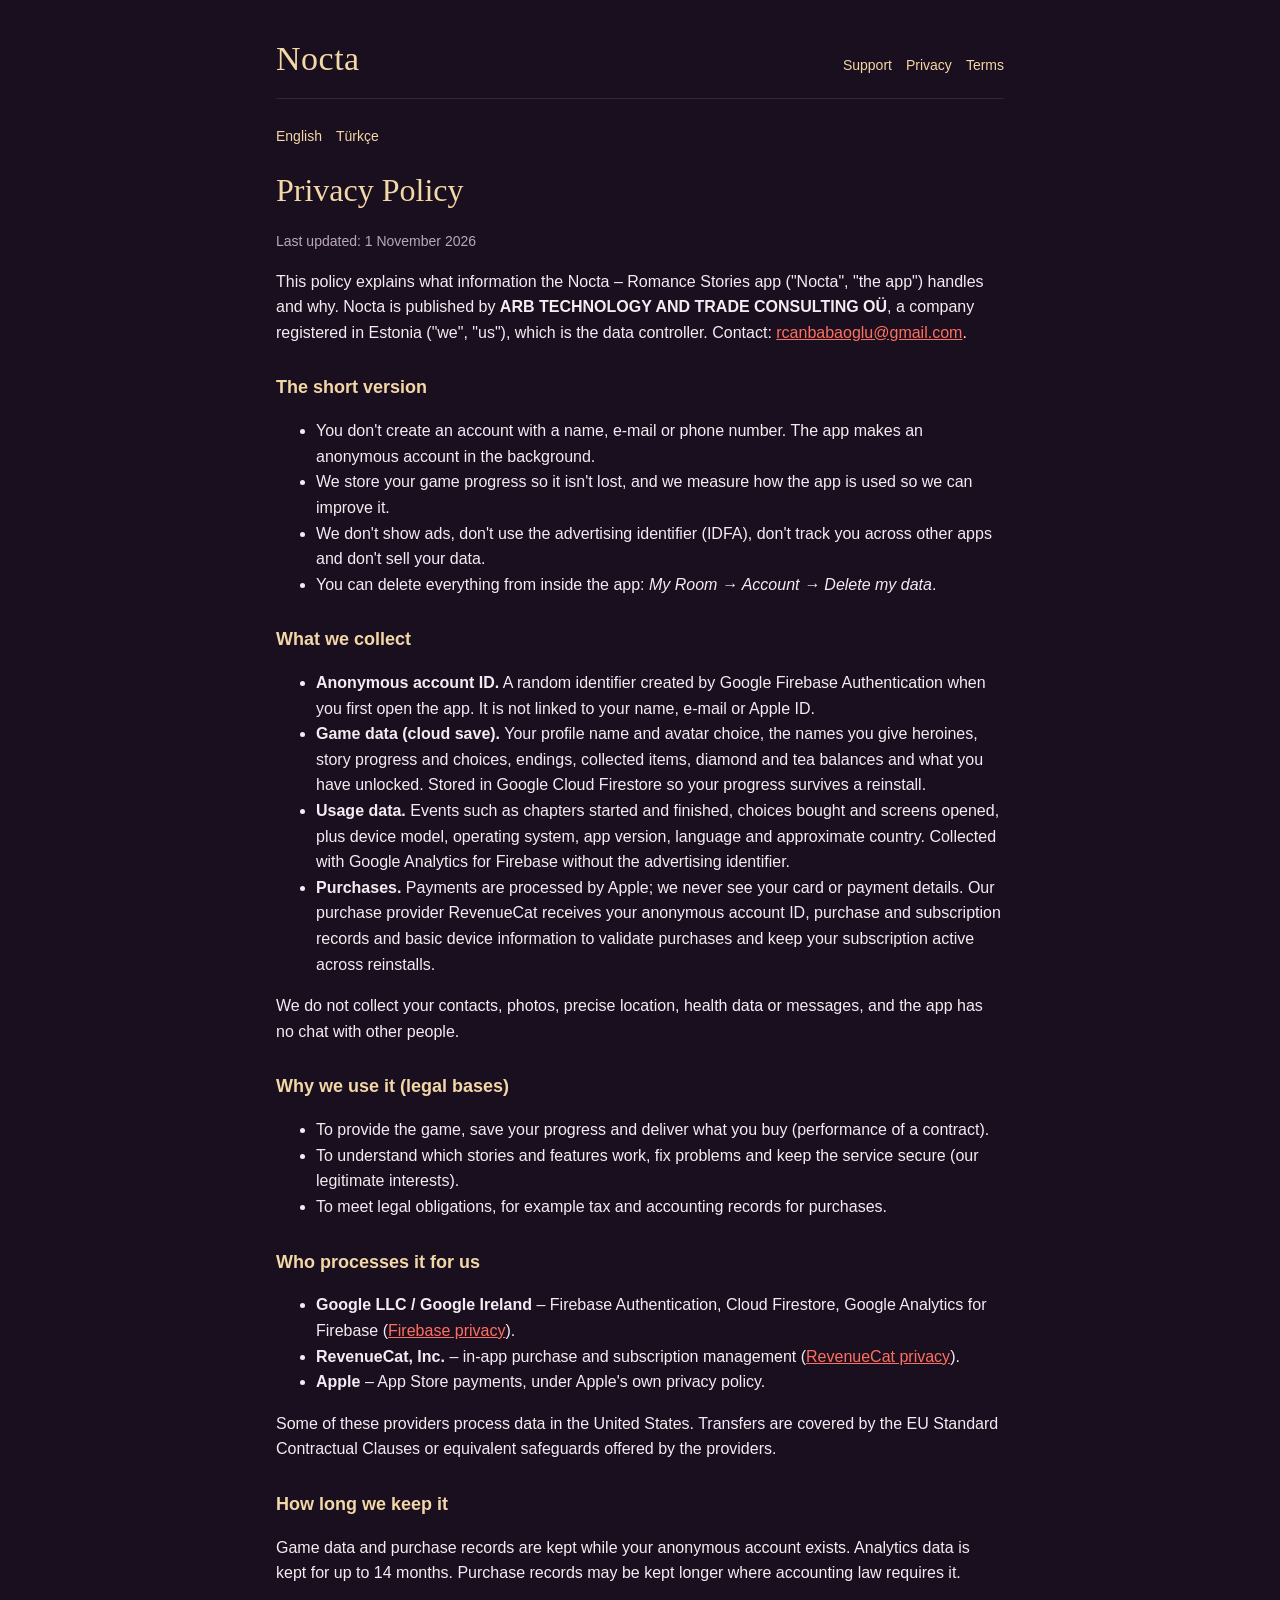
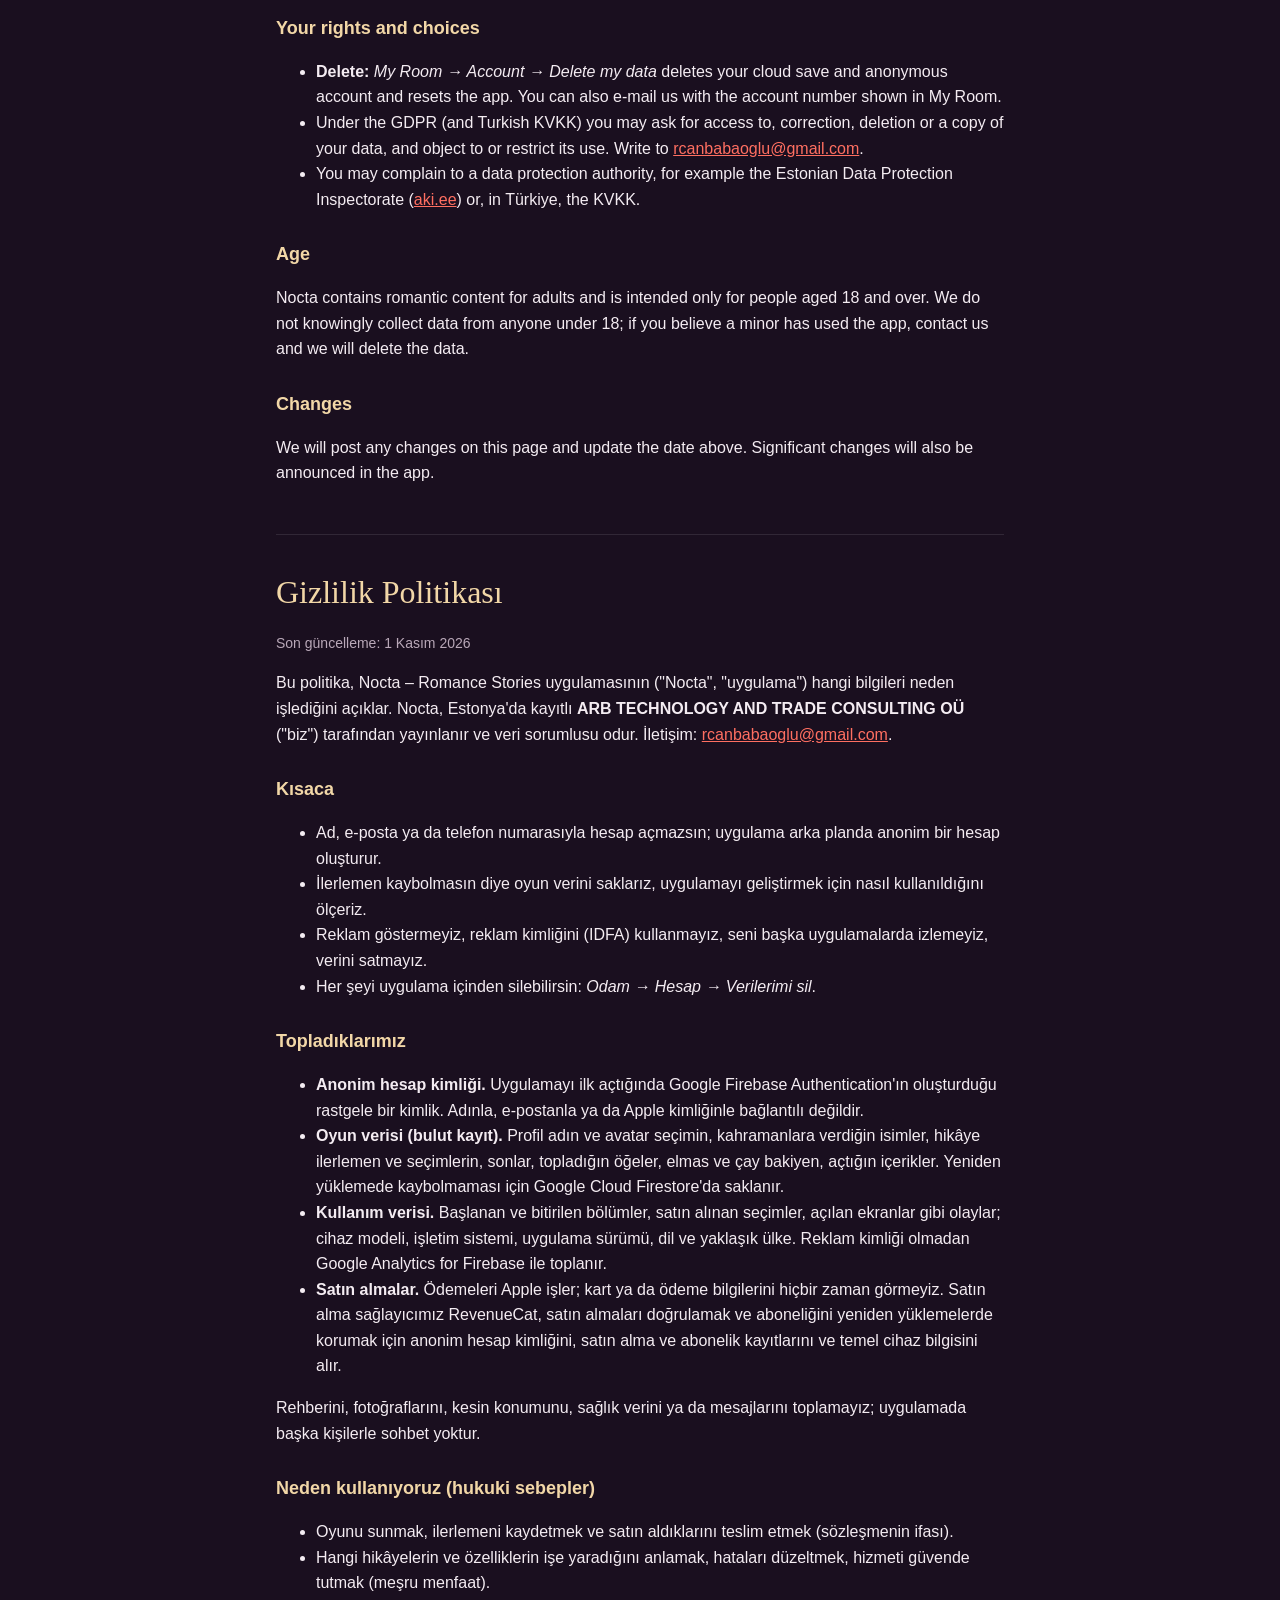
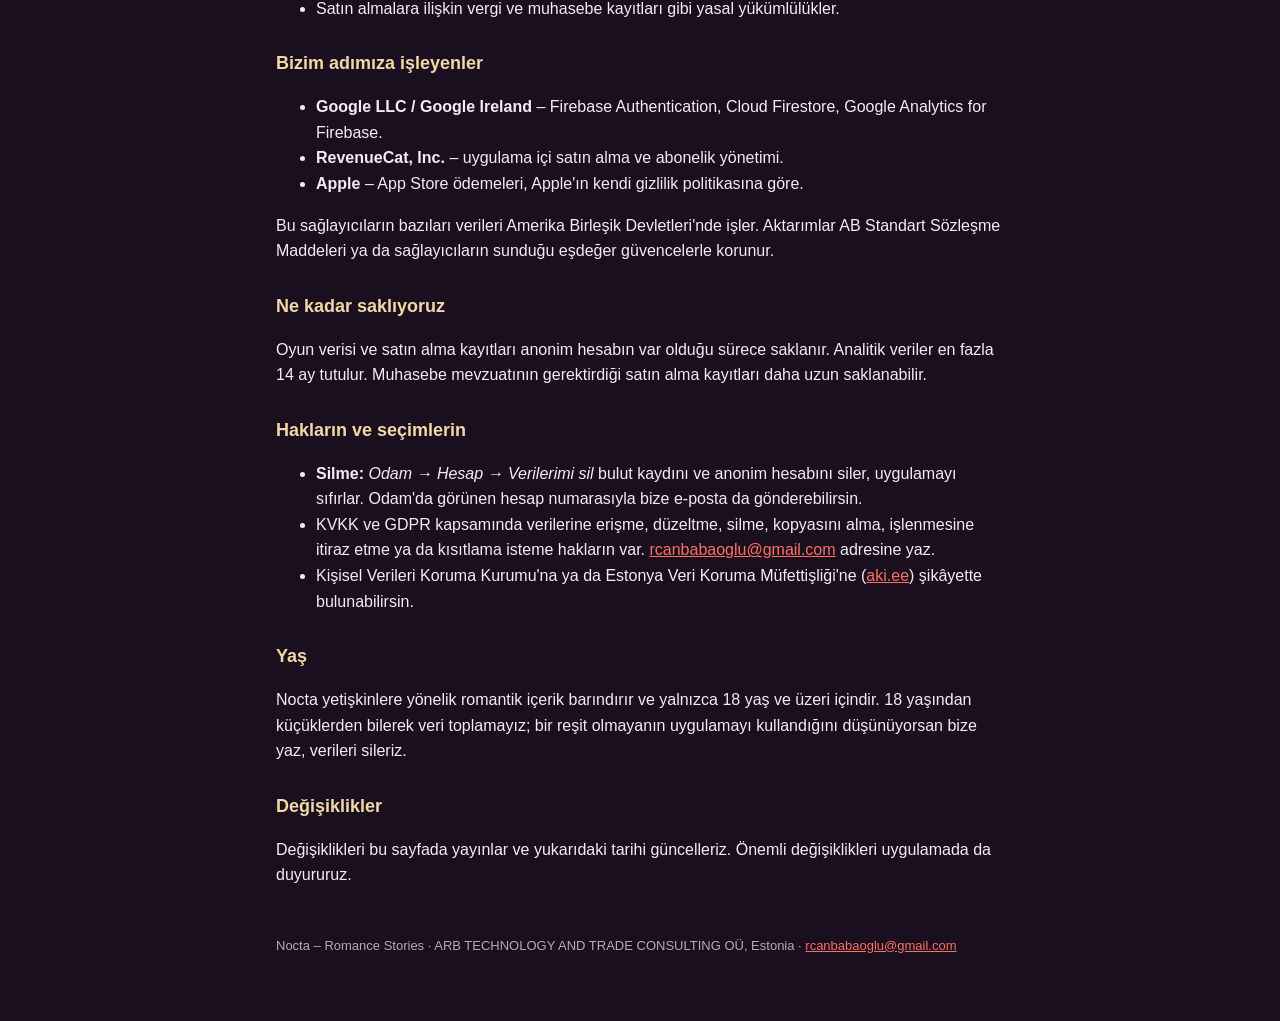
==== privacy.html @ efb038d7 "Privacy policy, terms of use and support page (EN + TR) Co-Authored-By: Claude Opus 5.5 <noreply@ant" ====
<!doctype html>
<html lang="en">
<head>
<meta charset="utf-8">
<meta name="viewport" content="width=device-width, initial-scale=1">
<title>Privacy Policy · Nocta</title>
<link rel="stylesheet" href="style.css">
</head>
<body>
<main>
<header>
  <a class="brand" href="./">Nocta</a>
  <nav><a href="./">Support</a><a href="privacy.html">Privacy</a><a href="terms.html">Terms</a></nav>
</header>
<p class="lang"><a href="#en">English</a><a href="#tr">Türkçe</a></p>

<section id="en" lang="en">
<h1>Privacy Policy</h1>
<p class="muted">Last updated: 1 November 2026</p>

<p>This policy explains what information the Nocta – Romance Stories app ("Nocta", "the app") handles and why. Nocta is
published by <strong>ARB TECHNOLOGY AND TRADE CONSULTING OÜ</strong>, a company registered in Estonia ("we", "us"), which
is the data controller. Contact: <a href="mailto:rcanbabaoglu@gmail.com">rcanbabaoglu@gmail.com</a>.</p>

<h2>The short version</h2>
<ul>
  <li>You don't create an account with a name, e-mail or phone number. The app makes an anonymous account in the background.</li>
  <li>We store your game progress so it isn't lost, and we measure how the app is used so we can improve it.</li>
  <li>We don't show ads, don't use the advertising identifier (IDFA), don't track you across other apps and don't sell your data.</li>
  <li>You can delete everything from inside the app: <em>My Room → Account → Delete my data</em>.</li>
</ul>

<h2>What we collect</h2>
<ul>
  <li><strong>Anonymous account ID.</strong> A random identifier created by Google Firebase Authentication when you first open
    the app. It is not linked to your name, e-mail or Apple ID.</li>
  <li><strong>Game data (cloud save).</strong> Your profile name and avatar choice, the names you give heroines, story
    progress and choices, endings, collected items, diamond and tea balances and what you have unlocked. Stored in Google
    Cloud Firestore so your progress survives a reinstall.</li>
  <li><strong>Usage data.</strong> Events such as chapters started and finished, choices bought and screens opened, plus
    device model, operating system, app version, language and approximate country. Collected with Google Analytics for
    Firebase without the advertising identifier.</li>
  <li><strong>Purchases.</strong> Payments are processed by Apple; we never see your card or payment details. Our purchase
    provider RevenueCat receives your anonymous account ID, purchase and subscription records and basic device information
    to validate purchases and keep your subscription active across reinstalls.</li>
</ul>
<p>We do not collect your contacts, photos, precise location, health data or messages, and the app has no chat with other
people.</p>

<h2>Why we use it (legal bases)</h2>
<ul>
  <li>To provide the game, save your progress and deliver what you buy (performance of a contract).</li>
  <li>To understand which stories and features work, fix problems and keep the service secure (our legitimate interests).</li>
  <li>To meet legal obligations, for example tax and accounting records for purchases.</li>
</ul>

<h2>Who processes it for us</h2>
<ul>
  <li><strong>Google LLC / Google Ireland</strong> – Firebase Authentication, Cloud Firestore, Google Analytics for Firebase
    (<a href="https://firebase.google.com/support/privacy">Firebase privacy</a>).</li>
  <li><strong>RevenueCat, Inc.</strong> – in-app purchase and subscription management
    (<a href="https://www.revenuecat.com/privacy">RevenueCat privacy</a>).</li>
  <li><strong>Apple</strong> – App Store payments, under Apple's own privacy policy.</li>
</ul>
<p>Some of these providers process data in the United States. Transfers are covered by the EU Standard Contractual
Clauses or equivalent safeguards offered by the providers.</p>

<h2>How long we keep it</h2>
<p>Game data and purchase records are kept while your anonymous account exists. Analytics data is kept for up to 14
months. Purchase records may be kept longer where accounting law requires it.</p>

<h2>Your rights and choices</h2>
<ul>
  <li><strong>Delete:</strong> <em>My Room → Account → Delete my data</em> deletes your cloud save and anonymous account and
    resets the app. You can also e-mail us with the account number shown in My Room.</li>
  <li>Under the GDPR (and Turkish KVKK) you may ask for access to, correction, deletion or a copy of your data, and object
    to or restrict its use. Write to <a href="mailto:rcanbabaoglu@gmail.com">rcanbabaoglu@gmail.com</a>.</li>
  <li>You may complain to a data protection authority, for example the Estonian Data Protection Inspectorate
    (<a href="https://www.aki.ee/en">aki.ee</a>) or, in Türkiye, the KVKK.</li>
</ul>

<h2>Age</h2>
<p>Nocta contains romantic content for adults and is intended only for people aged 18 and over. We do not knowingly
collect data from anyone under 18; if you believe a minor has used the app, contact us and we will delete the data.</p>

<h2>Changes</h2>
<p>We will post any changes on this page and update the date above. Significant changes will also be announced in the app.</p>
</section>

<section id="tr" lang="tr">
<h1>Gizlilik Politikası</h1>
<p class="muted">Son güncelleme: 1 Kasım 2026</p>

<p>Bu politika, Nocta – Romance Stories uygulamasının ("Nocta", "uygulama") hangi bilgileri neden işlediğini açıklar.
Nocta, Estonya'da kayıtlı <strong>ARB TECHNOLOGY AND TRADE CONSULTING OÜ</strong> ("biz") tarafından yayınlanır ve veri
sorumlusu odur. İletişim: <a href="mailto:rcanbabaoglu@gmail.com">rcanbabaoglu@gmail.com</a>.</p>

<h2>Kısaca</h2>
<ul>
  <li>Ad, e-posta ya da telefon numarasıyla hesap açmazsın; uygulama arka planda anonim bir hesap oluşturur.</li>
  <li>İlerlemen kaybolmasın diye oyun verini saklarız, uygulamayı geliştirmek için nasıl kullanıldığını ölçeriz.</li>
  <li>Reklam göstermeyiz, reklam kimliğini (IDFA) kullanmayız, seni başka uygulamalarda izlemeyiz, verini satmayız.</li>
  <li>Her şeyi uygulama içinden silebilirsin: <em>Odam → Hesap → Verilerimi sil</em>.</li>
</ul>

<h2>Topladıklarımız</h2>
<ul>
  <li><strong>Anonim hesap kimliği.</strong> Uygulamayı ilk açtığında Google Firebase Authentication'ın oluşturduğu rastgele
    bir kimlik. Adınla, e-postanla ya da Apple kimliğinle bağlantılı değildir.</li>
  <li><strong>Oyun verisi (bulut kayıt).</strong> Profil adın ve avatar seçimin, kahramanlara verdiğin isimler, hikâye
    ilerlemen ve seçimlerin, sonlar, topladığın öğeler, elmas ve çay bakiyen, açtığın içerikler. Yeniden yüklemede
    kaybolmaması için Google Cloud Firestore'da saklanır.</li>
  <li><strong>Kullanım verisi.</strong> Başlanan ve bitirilen bölümler, satın alınan seçimler, açılan ekranlar gibi olaylar;
    cihaz modeli, işletim sistemi, uygulama sürümü, dil ve yaklaşık ülke. Reklam kimliği olmadan Google Analytics for
    Firebase ile toplanır.</li>
  <li><strong>Satın almalar.</strong> Ödemeleri Apple işler; kart ya da ödeme bilgilerini hiçbir zaman görmeyiz. Satın alma
    sağlayıcımız RevenueCat, satın almaları doğrulamak ve aboneliğini yeniden yüklemelerde korumak için anonim hesap
    kimliğini, satın alma ve abonelik kayıtlarını ve temel cihaz bilgisini alır.</li>
</ul>
<p>Rehberini, fotoğraflarını, kesin konumunu, sağlık verini ya da mesajlarını toplamayız; uygulamada başka kişilerle
sohbet yoktur.</p>

<h2>Neden kullanıyoruz (hukuki sebepler)</h2>
<ul>
  <li>Oyunu sunmak, ilerlemeni kaydetmek ve satın aldıklarını teslim etmek (sözleşmenin ifası).</li>
  <li>Hangi hikâyelerin ve özelliklerin işe yaradığını anlamak, hataları düzeltmek, hizmeti güvende tutmak (meşru menfaat).</li>
  <li>Satın almalara ilişkin vergi ve muhasebe kayıtları gibi yasal yükümlülükler.</li>
</ul>

<h2>Bizim adımıza işleyenler</h2>
<ul>
  <li><strong>Google LLC / Google Ireland</strong> – Firebase Authentication, Cloud Firestore, Google Analytics for Firebase.</li>
  <li><strong>RevenueCat, Inc.</strong> – uygulama içi satın alma ve abonelik yönetimi.</li>
  <li><strong>Apple</strong> – App Store ödemeleri, Apple'ın kendi gizlilik politikasına göre.</li>
</ul>
<p>Bu sağlayıcıların bazıları verileri Amerika Birleşik Devletleri'nde işler. Aktarımlar AB Standart Sözleşme Maddeleri
ya da sağlayıcıların sunduğu eşdeğer güvencelerle korunur.</p>

<h2>Ne kadar saklıyoruz</h2>
<p>Oyun verisi ve satın alma kayıtları anonim hesabın var olduğu sürece saklanır. Analitik veriler en fazla 14 ay tutulur.
Muhasebe mevzuatının gerektirdiği satın alma kayıtları daha uzun saklanabilir.</p>

<h2>Hakların ve seçimlerin</h2>
<ul>
  <li><strong>Silme:</strong> <em>Odam → Hesap → Verilerimi sil</em> bulut kaydını ve anonim hesabını siler, uygulamayı
    sıfırlar. Odam'da görünen hesap numarasıyla bize e-posta da gönderebilirsin.</li>
  <li>KVKK ve GDPR kapsamında verilerine erişme, düzeltme, silme, kopyasını alma, işlenmesine itiraz etme ya da kısıtlama
    isteme hakların var. <a href="mailto:rcanbabaoglu@gmail.com">rcanbabaoglu@gmail.com</a> adresine yaz.</li>
  <li>Kişisel Verileri Koruma Kurumu'na ya da Estonya Veri Koruma Müfettişliği'ne (<a href="https://www.aki.ee/en">aki.ee</a>)
    şikâyette bulunabilirsin.</li>
</ul>

<h2>Yaş</h2>
<p>Nocta yetişkinlere yönelik romantik içerik barındırır ve yalnızca 18 yaş ve üzeri içindir. 18 yaşından küçüklerden
bilerek veri toplamayız; bir reşit olmayanın uygulamayı kullandığını düşünüyorsan bize yaz, verileri sileriz.</p>

<h2>Değişiklikler</h2>
<p>Değişiklikleri bu sayfada yayınlar ve yukarıdaki tarihi güncelleriz. Önemli değişiklikleri uygulamada da duyururuz.</p>
</section>

<footer>Nocta – Romance Stories · ARB TECHNOLOGY AND TRADE CONSULTING OÜ, Estonia · <a href="mailto:rcanbabaoglu@gmail.com">rcanbabaoglu@gmail.com</a></footer>
</main>
</body>
</html>
---- style.css ----
:root { --bg: #1A0F1F; --surface: #2A1A30; --accent: #F2D7A7; --cta: #FF6F61; --text: #F4ECF2; --muted: #B9A8B8; }
* { box-sizing: border-box; }
body { margin: 0; background: var(--bg); color: var(--text); font: 16px/1.6 -apple-system, BlinkMacSystemFont, "Segoe UI", Roboto, sans-serif; }
main { max-width: 760px; margin: 0 auto; padding: 32px 16px 64px; }
header { display: flex; align-items: baseline; justify-content: space-between; gap: 12px; flex-wrap: wrap; border-bottom: 1px solid #ffffff1a; padding-bottom: 12px; margin-bottom: 24px; }
.brand { font-family: "Bodoni 72", Didot, "Bodoni MT", serif; font-size: 34px; color: var(--accent); text-decoration: none; letter-spacing: .5px; }
nav a, .lang a { color: var(--accent); text-decoration: none; margin-left: 14px; font-size: 14px; }
nav a:first-child, .lang a:first-child { margin-left: 0; }
h1 { font-family: "Bodoni 72", Didot, serif; font-weight: 400; font-size: 32px; color: var(--accent); margin: 8px 0 4px; }
h2 { font-size: 18px; color: var(--accent); margin: 28px 0 6px; }
p, li { color: var(--text); } .muted { color: var(--muted); font-size: 14px; }
a { color: var(--cta); } section + section { margin-top: 48px; padding-top: 24px; border-top: 1px solid #ffffff1a; }
.card { background: var(--surface); border-radius: 16px; padding: 16px 18px; margin: 16px 0; }
footer { margin-top: 48px; color: var(--muted); font-size: 13px; }
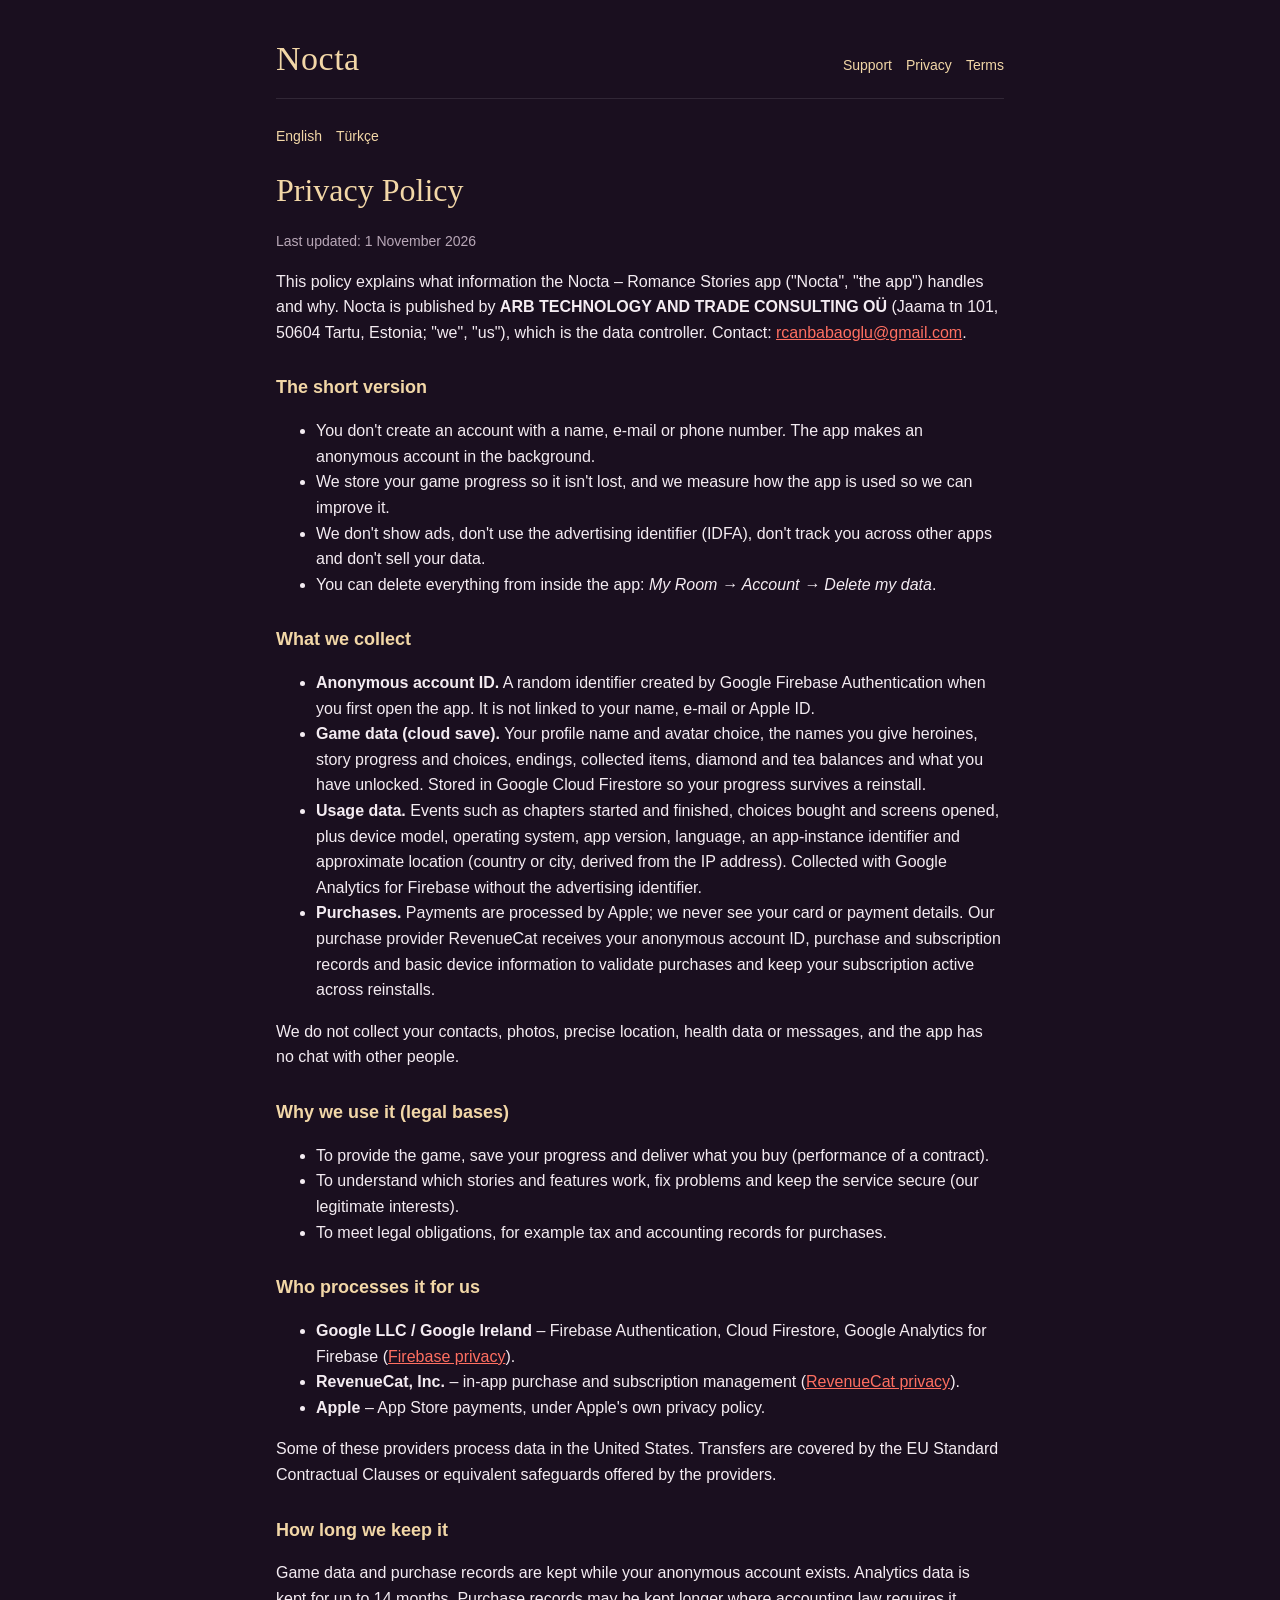
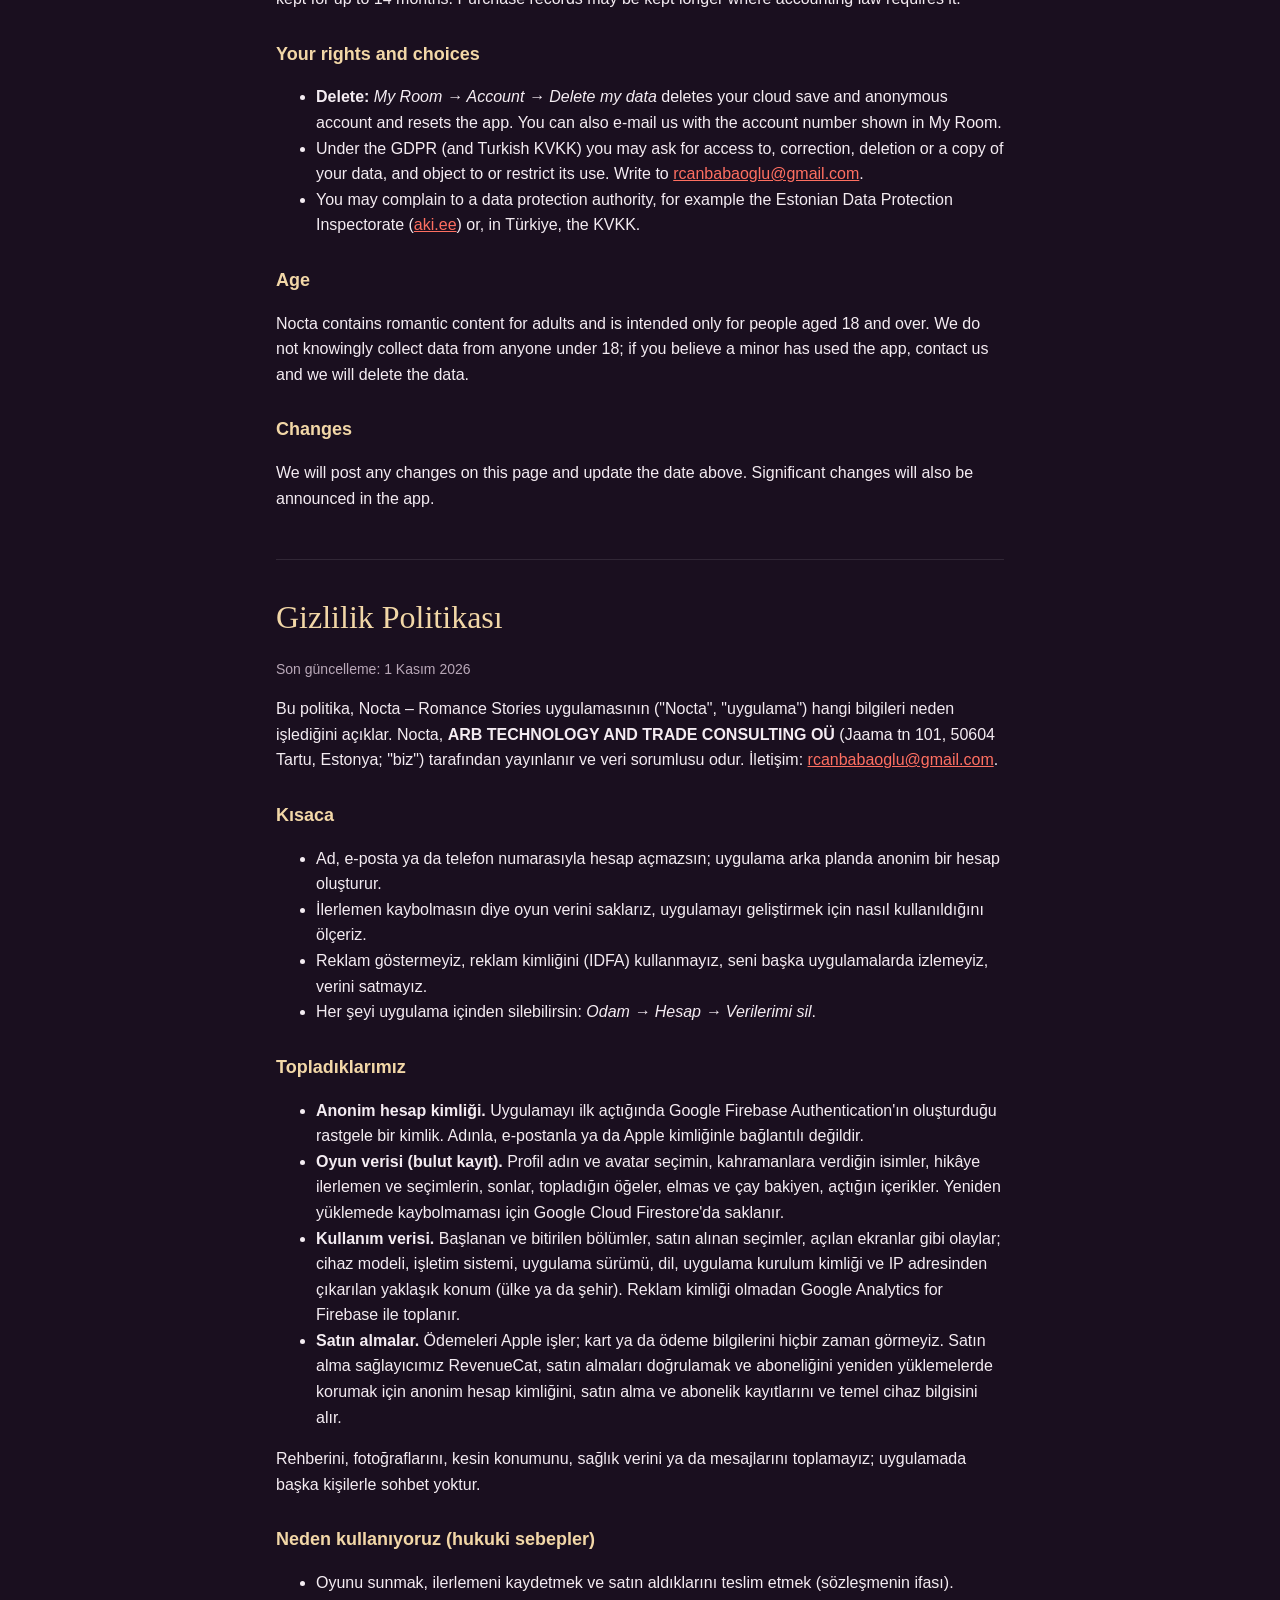
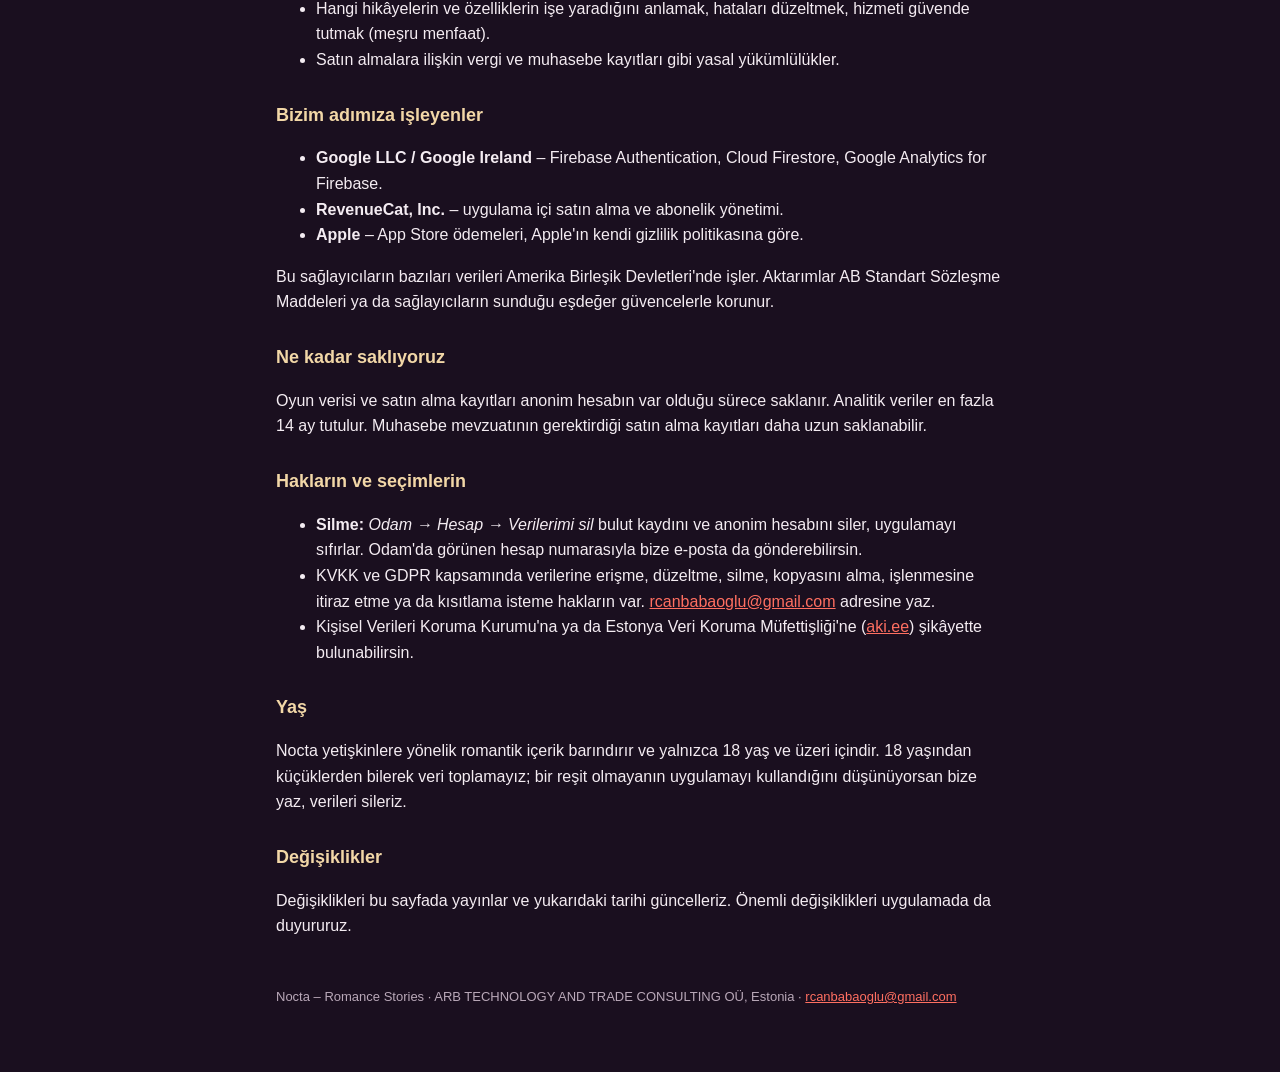
==== commit 7bd95f8b: "Privacy policy: app-instance id, approximate location, company address Co-Authored-By: Claude Opus 5" ====
--- a/privacy.html
+++ b/privacy.html
@@ -19,7 +19,7 @@
 <p class="muted">Last updated: 1 November 2026</p>
 
 <p>This policy explains what information the Nocta – Romance Stories app ("Nocta", "the app") handles and why. Nocta is
-published by <strong>ARB TECHNOLOGY AND TRADE CONSULTING OÜ</strong>, a company registered in Estonia ("we", "us"), which
+published by <strong>ARB TECHNOLOGY AND TRADE CONSULTING OÜ</strong> (Jaama tn 101, 50604 Tartu, Estonia; "we", "us"), which
 is the data controller. Contact: <a href="mailto:rcanbabaoglu@gmail.com">rcanbabaoglu@gmail.com</a>.</p>
 
 <h2>The short version</h2>
@@ -38,8 +38,9 @@
     progress and choices, endings, collected items, diamond and tea balances and what you have unlocked. Stored in Google
     Cloud Firestore so your progress survives a reinstall.</li>
   <li><strong>Usage data.</strong> Events such as chapters started and finished, choices bought and screens opened, plus
-    device model, operating system, app version, language and approximate country. Collected with Google Analytics for
-    Firebase without the advertising identifier.</li>
+    device model, operating system, app version, language, an app-instance identifier and approximate location (country
+    or city, derived from the IP address). Collected with Google Analytics for Firebase without the advertising
+    identifier.</li>
   <li><strong>Purchases.</strong> Payments are processed by Apple; we never see your card or payment details. Our purchase
     provider RevenueCat receives your anonymous account ID, purchase and subscription records and basic device information
     to validate purchases and keep your subscription active across reinstalls.</li>
@@ -92,7 +93,7 @@
 <p class="muted">Son güncelleme: 1 Kasım 2026</p>
 
 <p>Bu politika, Nocta – Romance Stories uygulamasının ("Nocta", "uygulama") hangi bilgileri neden işlediğini açıklar.
-Nocta, Estonya'da kayıtlı <strong>ARB TECHNOLOGY AND TRADE CONSULTING OÜ</strong> ("biz") tarafından yayınlanır ve veri
+Nocta, <strong>ARB TECHNOLOGY AND TRADE CONSULTING OÜ</strong> (Jaama tn 101, 50604 Tartu, Estonya; "biz") tarafından yayınlanır ve veri
 sorumlusu odur. İletişim: <a href="mailto:rcanbabaoglu@gmail.com">rcanbabaoglu@gmail.com</a>.</p>
 
 <h2>Kısaca</h2>
@@ -111,8 +112,8 @@
     ilerlemen ve seçimlerin, sonlar, topladığın öğeler, elmas ve çay bakiyen, açtığın içerikler. Yeniden yüklemede
     kaybolmaması için Google Cloud Firestore'da saklanır.</li>
   <li><strong>Kullanım verisi.</strong> Başlanan ve bitirilen bölümler, satın alınan seçimler, açılan ekranlar gibi olaylar;
-    cihaz modeli, işletim sistemi, uygulama sürümü, dil ve yaklaşık ülke. Reklam kimliği olmadan Google Analytics for
-    Firebase ile toplanır.</li>
+    cihaz modeli, işletim sistemi, uygulama sürümü, dil, uygulama kurulum kimliği ve IP adresinden çıkarılan yaklaşık konum
+    (ülke ya da şehir). Reklam kimliği olmadan Google Analytics for Firebase ile toplanır.</li>
   <li><strong>Satın almalar.</strong> Ödemeleri Apple işler; kart ya da ödeme bilgilerini hiçbir zaman görmeyiz. Satın alma
     sağlayıcımız RevenueCat, satın almaları doğrulamak ve aboneliğini yeniden yüklemelerde korumak için anonim hesap
     kimliğini, satın alma ve abonelik kayıtlarını ve temel cihaz bilgisini alır.</li>
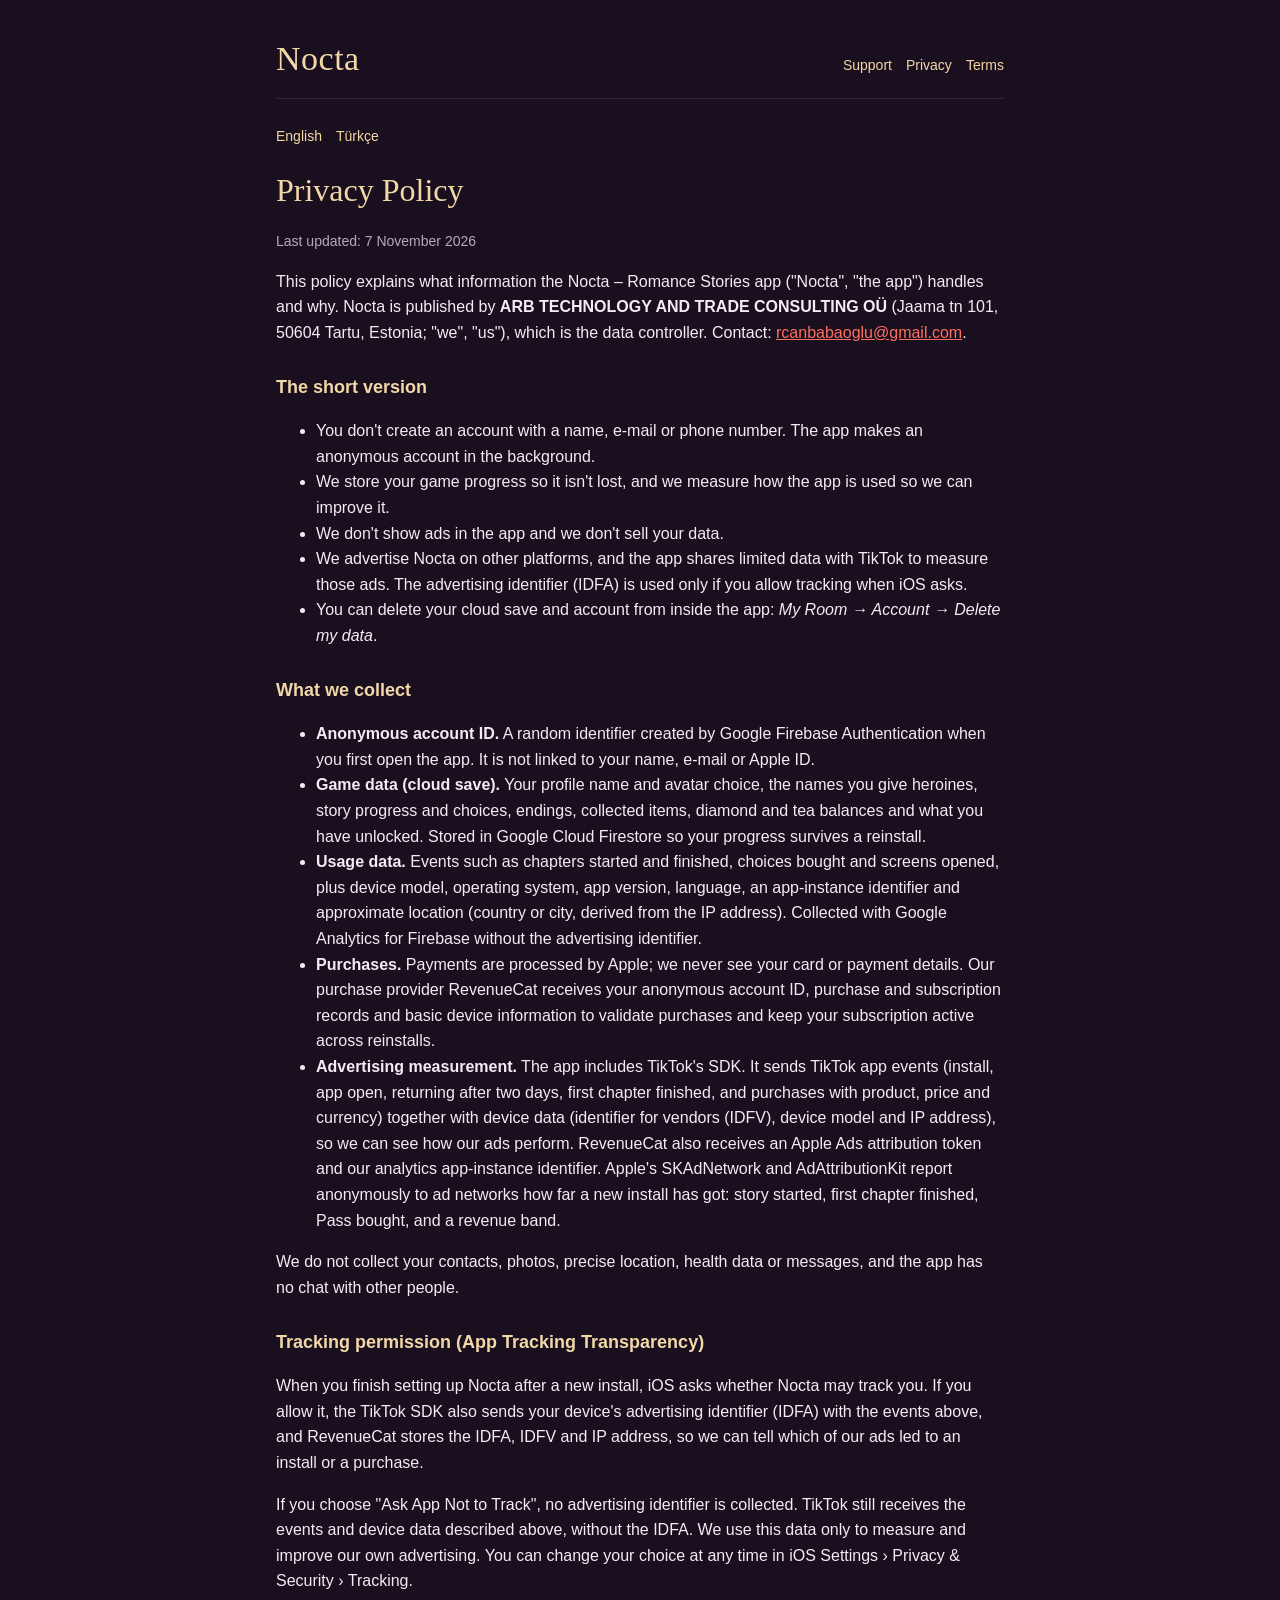
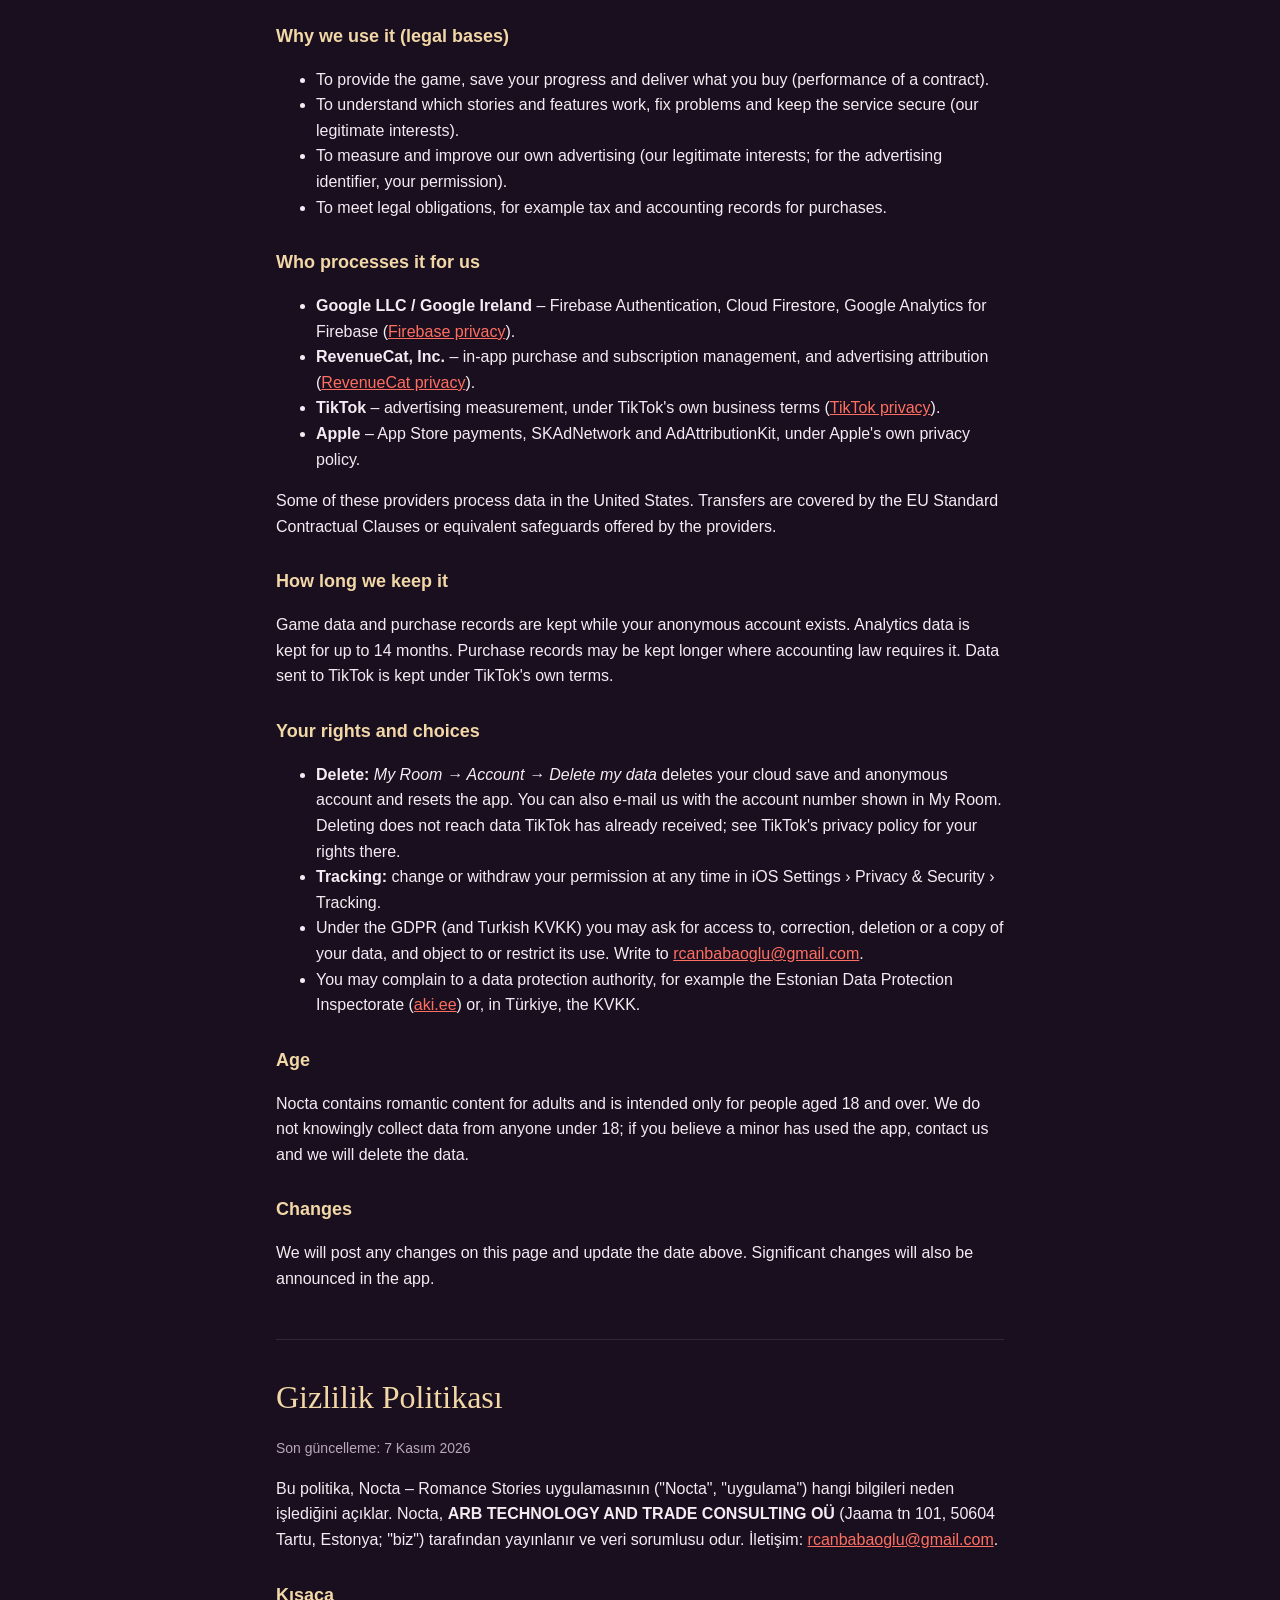
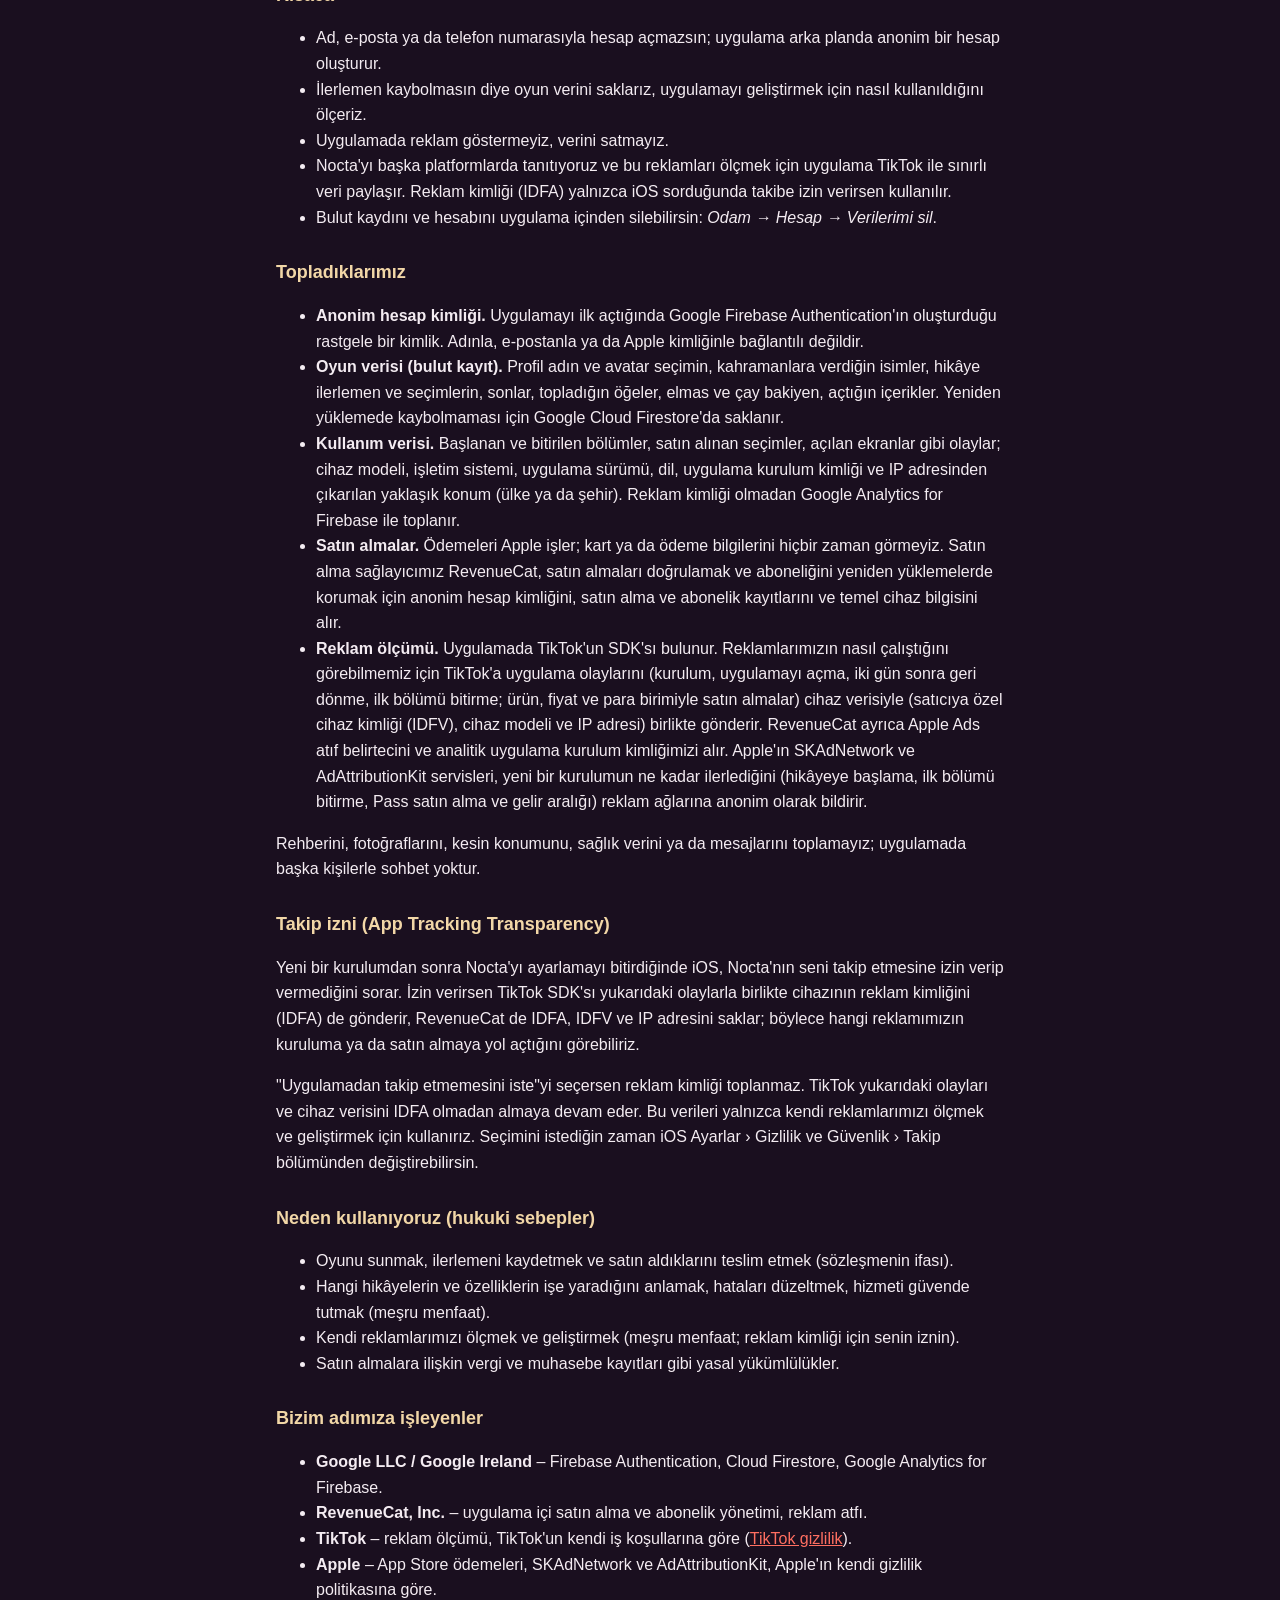
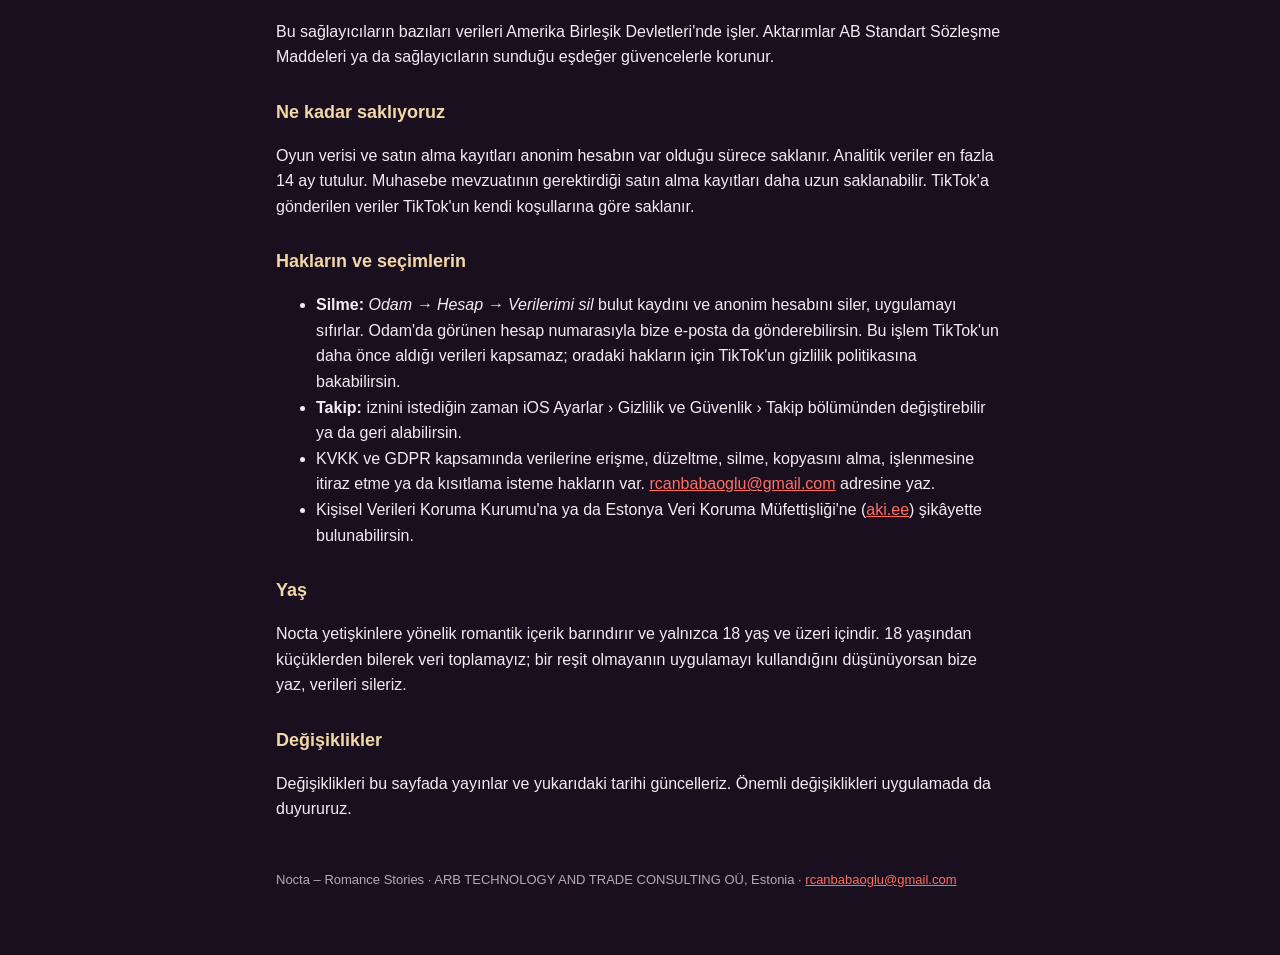
==== commit 4848be53: "Privacy policy: TikTok measurement and the tracking permission Nocta 1.0.1 adds the TikTok SDK, SKAd" ====
--- a/privacy.html
+++ b/privacy.html
@@ -16,7 +16,7 @@
 
 <section id="en" lang="en">
 <h1>Privacy Policy</h1>
-<p class="muted">Last updated: 1 November 2026</p>
+<p class="muted">Last updated: 7 November 2026</p>
 
 <p>This policy explains what information the Nocta – Romance Stories app ("Nocta", "the app") handles and why. Nocta is
 published by <strong>ARB TECHNOLOGY AND TRADE CONSULTING OÜ</strong> (Jaama tn 101, 50604 Tartu, Estonia; "we", "us"), which
@@ -26,8 +26,10 @@
 <ul>
   <li>You don't create an account with a name, e-mail or phone number. The app makes an anonymous account in the background.</li>
   <li>We store your game progress so it isn't lost, and we measure how the app is used so we can improve it.</li>
-  <li>We don't show ads, don't use the advertising identifier (IDFA), don't track you across other apps and don't sell your data.</li>
-  <li>You can delete everything from inside the app: <em>My Room → Account → Delete my data</em>.</li>
+  <li>We don't show ads in the app and we don't sell your data.</li>
+  <li>We advertise Nocta on other platforms, and the app shares limited data with TikTok to measure those ads. The
+    advertising identifier (IDFA) is used only if you allow tracking when iOS asks.</li>
+  <li>You can delete your cloud save and account from inside the app: <em>My Room → Account → Delete my data</em>.</li>
 </ul>
 
 <h2>What we collect</h2>
@@ -44,14 +46,30 @@
   <li><strong>Purchases.</strong> Payments are processed by Apple; we never see your card or payment details. Our purchase
     provider RevenueCat receives your anonymous account ID, purchase and subscription records and basic device information
     to validate purchases and keep your subscription active across reinstalls.</li>
+  <li><strong>Advertising measurement.</strong> The app includes TikTok's SDK. It sends TikTok app events (install, app
+    open, returning after two days, first chapter finished, and purchases with product, price and currency) together with
+    device data (identifier for vendors (IDFV), device model and IP address), so we can see how our ads perform.
+    RevenueCat also receives an Apple Ads attribution token and our analytics app-instance identifier. Apple's SKAdNetwork
+    and AdAttributionKit report anonymously to ad networks how far a new install has got: story started, first chapter
+    finished, Pass bought, and a revenue band.</li>
 </ul>
 <p>We do not collect your contacts, photos, precise location, health data or messages, and the app has no chat with other
 people.</p>
 
+<h2>Tracking permission (App Tracking Transparency)</h2>
+<p>When you finish setting up Nocta after a new install, iOS asks whether Nocta may track you. If you allow it, the TikTok
+SDK also sends your device's advertising identifier (IDFA) with the events above, and RevenueCat stores the IDFA, IDFV and
+IP address, so we can tell which of our ads led to an install or a purchase.</p>
+<p>If you choose "Ask App Not to Track", no advertising identifier is collected. TikTok still receives the events and
+device data described above, without the IDFA. We use this data only to measure and improve our own advertising. You can
+change your choice at any time in iOS Settings › Privacy &amp; Security › Tracking.</p>
+
 <h2>Why we use it (legal bases)</h2>
 <ul>
   <li>To provide the game, save your progress and deliver what you buy (performance of a contract).</li>
   <li>To understand which stories and features work, fix problems and keep the service secure (our legitimate interests).</li>
+  <li>To measure and improve our own advertising (our legitimate interests; for the advertising identifier, your
+    permission).</li>
   <li>To meet legal obligations, for example tax and accounting records for purchases.</li>
 </ul>
 
@@ -59,21 +77,27 @@
 <ul>
   <li><strong>Google LLC / Google Ireland</strong> – Firebase Authentication, Cloud Firestore, Google Analytics for Firebase
     (<a href="https://firebase.google.com/support/privacy">Firebase privacy</a>).</li>
-  <li><strong>RevenueCat, Inc.</strong> – in-app purchase and subscription management
+  <li><strong>RevenueCat, Inc.</strong> – in-app purchase and subscription management, and advertising attribution
     (<a href="https://www.revenuecat.com/privacy">RevenueCat privacy</a>).</li>
-  <li><strong>Apple</strong> – App Store payments, under Apple's own privacy policy.</li>
+  <li><strong>TikTok</strong> – advertising measurement, under TikTok's own business terms
+    (<a href="https://www.tiktok.com/legal/page/global/privacy-policy/en">TikTok privacy</a>).</li>
+  <li><strong>Apple</strong> – App Store payments, SKAdNetwork and AdAttributionKit, under Apple's own privacy policy.</li>
 </ul>
 <p>Some of these providers process data in the United States. Transfers are covered by the EU Standard Contractual
 Clauses or equivalent safeguards offered by the providers.</p>
 
 <h2>How long we keep it</h2>
 <p>Game data and purchase records are kept while your anonymous account exists. Analytics data is kept for up to 14
-months. Purchase records may be kept longer where accounting law requires it.</p>
+months. Purchase records may be kept longer where accounting law requires it. Data sent to TikTok is kept under TikTok's
+own terms.</p>
 
 <h2>Your rights and choices</h2>
 <ul>
   <li><strong>Delete:</strong> <em>My Room → Account → Delete my data</em> deletes your cloud save and anonymous account and
-    resets the app. You can also e-mail us with the account number shown in My Room.</li>
+    resets the app. You can also e-mail us with the account number shown in My Room. Deleting does not reach data TikTok
+    has already received; see TikTok's privacy policy for your rights there.</li>
+  <li><strong>Tracking:</strong> change or withdraw your permission at any time in iOS Settings › Privacy &amp; Security ›
+    Tracking.</li>
   <li>Under the GDPR (and Turkish KVKK) you may ask for access to, correction, deletion or a copy of your data, and object
     to or restrict its use. Write to <a href="mailto:rcanbabaoglu@gmail.com">rcanbabaoglu@gmail.com</a>.</li>
   <li>You may complain to a data protection authority, for example the Estonian Data Protection Inspectorate
@@ -90,7 +114,7 @@
 
 <section id="tr" lang="tr">
 <h1>Gizlilik Politikası</h1>
-<p class="muted">Son güncelleme: 1 Kasım 2026</p>
+<p class="muted">Son güncelleme: 7 Kasım 2026</p>
 
 <p>Bu politika, Nocta – Romance Stories uygulamasının ("Nocta", "uygulama") hangi bilgileri neden işlediğini açıklar.
 Nocta, <strong>ARB TECHNOLOGY AND TRADE CONSULTING OÜ</strong> (Jaama tn 101, 50604 Tartu, Estonya; "biz") tarafından yayınlanır ve veri
@@ -100,8 +124,10 @@
 <ul>
   <li>Ad, e-posta ya da telefon numarasıyla hesap açmazsın; uygulama arka planda anonim bir hesap oluşturur.</li>
   <li>İlerlemen kaybolmasın diye oyun verini saklarız, uygulamayı geliştirmek için nasıl kullanıldığını ölçeriz.</li>
-  <li>Reklam göstermeyiz, reklam kimliğini (IDFA) kullanmayız, seni başka uygulamalarda izlemeyiz, verini satmayız.</li>
-  <li>Her şeyi uygulama içinden silebilirsin: <em>Odam → Hesap → Verilerimi sil</em>.</li>
+  <li>Uygulamada reklam göstermeyiz, verini satmayız.</li>
+  <li>Nocta'yı başka platformlarda tanıtıyoruz ve bu reklamları ölçmek için uygulama TikTok ile sınırlı veri paylaşır.
+    Reklam kimliği (IDFA) yalnızca iOS sorduğunda takibe izin verirsen kullanılır.</li>
+  <li>Bulut kaydını ve hesabını uygulama içinden silebilirsin: <em>Odam → Hesap → Verilerimi sil</em>.</li>
 </ul>
 
 <h2>Topladıklarımız</h2>
@@ -117,34 +143,55 @@
   <li><strong>Satın almalar.</strong> Ödemeleri Apple işler; kart ya da ödeme bilgilerini hiçbir zaman görmeyiz. Satın alma
     sağlayıcımız RevenueCat, satın almaları doğrulamak ve aboneliğini yeniden yüklemelerde korumak için anonim hesap
     kimliğini, satın alma ve abonelik kayıtlarını ve temel cihaz bilgisini alır.</li>
+  <li><strong>Reklam ölçümü.</strong> Uygulamada TikTok'un SDK'sı bulunur. Reklamlarımızın nasıl çalıştığını görebilmemiz
+    için TikTok'a uygulama olaylarını (kurulum, uygulamayı açma, iki gün sonra geri dönme, ilk bölümü bitirme; ürün, fiyat ve
+    para birimiyle satın almalar) cihaz verisiyle (satıcıya özel cihaz kimliği (IDFV), cihaz modeli ve IP adresi) birlikte
+    gönderir. RevenueCat ayrıca Apple Ads atıf belirtecini ve analitik uygulama kurulum kimliğimizi alır. Apple'ın SKAdNetwork
+    ve AdAttributionKit servisleri, yeni bir kurulumun ne kadar ilerlediğini (hikâyeye başlama, ilk bölümü bitirme, Pass satın
+    alma ve gelir aralığı) reklam ağlarına anonim olarak bildirir.</li>
 </ul>
 <p>Rehberini, fotoğraflarını, kesin konumunu, sağlık verini ya da mesajlarını toplamayız; uygulamada başka kişilerle
 sohbet yoktur.</p>
 
+<h2>Takip izni (App Tracking Transparency)</h2>
+<p>Yeni bir kurulumdan sonra Nocta'yı ayarlamayı bitirdiğinde iOS, Nocta'nın seni takip etmesine izin verip vermediğini
+sorar. İzin verirsen TikTok SDK'sı yukarıdaki olaylarla birlikte cihazının reklam kimliğini (IDFA) de gönderir, RevenueCat de
+IDFA, IDFV ve IP adresini saklar; böylece hangi reklamımızın kuruluma ya da satın almaya yol açtığını görebiliriz.</p>
+<p>"Uygulamadan takip etmemesini iste"yi seçersen reklam kimliği toplanmaz. TikTok yukarıdaki olayları ve cihaz verisini IDFA
+olmadan almaya devam eder. Bu verileri yalnızca kendi reklamlarımızı ölçmek ve geliştirmek için kullanırız. Seçimini
+istediğin zaman iOS Ayarlar › Gizlilik ve Güvenlik › Takip bölümünden değiştirebilirsin.</p>
+
 <h2>Neden kullanıyoruz (hukuki sebepler)</h2>
 <ul>
   <li>Oyunu sunmak, ilerlemeni kaydetmek ve satın aldıklarını teslim etmek (sözleşmenin ifası).</li>
   <li>Hangi hikâyelerin ve özelliklerin işe yaradığını anlamak, hataları düzeltmek, hizmeti güvende tutmak (meşru menfaat).</li>
+  <li>Kendi reklamlarımızı ölçmek ve geliştirmek (meşru menfaat; reklam kimliği için senin iznin).</li>
   <li>Satın almalara ilişkin vergi ve muhasebe kayıtları gibi yasal yükümlülükler.</li>
 </ul>
 
 <h2>Bizim adımıza işleyenler</h2>
 <ul>
   <li><strong>Google LLC / Google Ireland</strong> – Firebase Authentication, Cloud Firestore, Google Analytics for Firebase.</li>
-  <li><strong>RevenueCat, Inc.</strong> – uygulama içi satın alma ve abonelik yönetimi.</li>
-  <li><strong>Apple</strong> – App Store ödemeleri, Apple'ın kendi gizlilik politikasına göre.</li>
+  <li><strong>RevenueCat, Inc.</strong> – uygulama içi satın alma ve abonelik yönetimi, reklam atfı.</li>
+  <li><strong>TikTok</strong> – reklam ölçümü, TikTok'un kendi iş koşullarına göre
+    (<a href="https://www.tiktok.com/legal/page/global/privacy-policy/en">TikTok gizlilik</a>).</li>
+  <li><strong>Apple</strong> – App Store ödemeleri, SKAdNetwork ve AdAttributionKit, Apple'ın kendi gizlilik politikasına göre.</li>
 </ul>
 <p>Bu sağlayıcıların bazıları verileri Amerika Birleşik Devletleri'nde işler. Aktarımlar AB Standart Sözleşme Maddeleri
 ya da sağlayıcıların sunduğu eşdeğer güvencelerle korunur.</p>
 
 <h2>Ne kadar saklıyoruz</h2>
 <p>Oyun verisi ve satın alma kayıtları anonim hesabın var olduğu sürece saklanır. Analitik veriler en fazla 14 ay tutulur.
-Muhasebe mevzuatının gerektirdiği satın alma kayıtları daha uzun saklanabilir.</p>
+Muhasebe mevzuatının gerektirdiği satın alma kayıtları daha uzun saklanabilir. TikTok'a gönderilen veriler TikTok'un kendi
+koşullarına göre saklanır.</p>
 
 <h2>Hakların ve seçimlerin</h2>
 <ul>
   <li><strong>Silme:</strong> <em>Odam → Hesap → Verilerimi sil</em> bulut kaydını ve anonim hesabını siler, uygulamayı
-    sıfırlar. Odam'da görünen hesap numarasıyla bize e-posta da gönderebilirsin.</li>
+    sıfırlar. Odam'da görünen hesap numarasıyla bize e-posta da gönderebilirsin. Bu işlem TikTok'un daha önce aldığı verileri
+    kapsamaz; oradaki hakların için TikTok'un gizlilik politikasına bakabilirsin.</li>
+  <li><strong>Takip:</strong> iznini istediğin zaman iOS Ayarlar › Gizlilik ve Güvenlik › Takip bölümünden değiştirebilir ya
+    da geri alabilirsin.</li>
   <li>KVKK ve GDPR kapsamında verilerine erişme, düzeltme, silme, kopyasını alma, işlenmesine itiraz etme ya da kısıtlama
     isteme hakların var. <a href="mailto:rcanbabaoglu@gmail.com">rcanbabaoglu@gmail.com</a> adresine yaz.</li>
   <li>Kişisel Verileri Koruma Kurumu'na ya da Estonya Veri Koruma Müfettişliği'ne (<a href="https://www.aki.ee/en">aki.ee</a>)
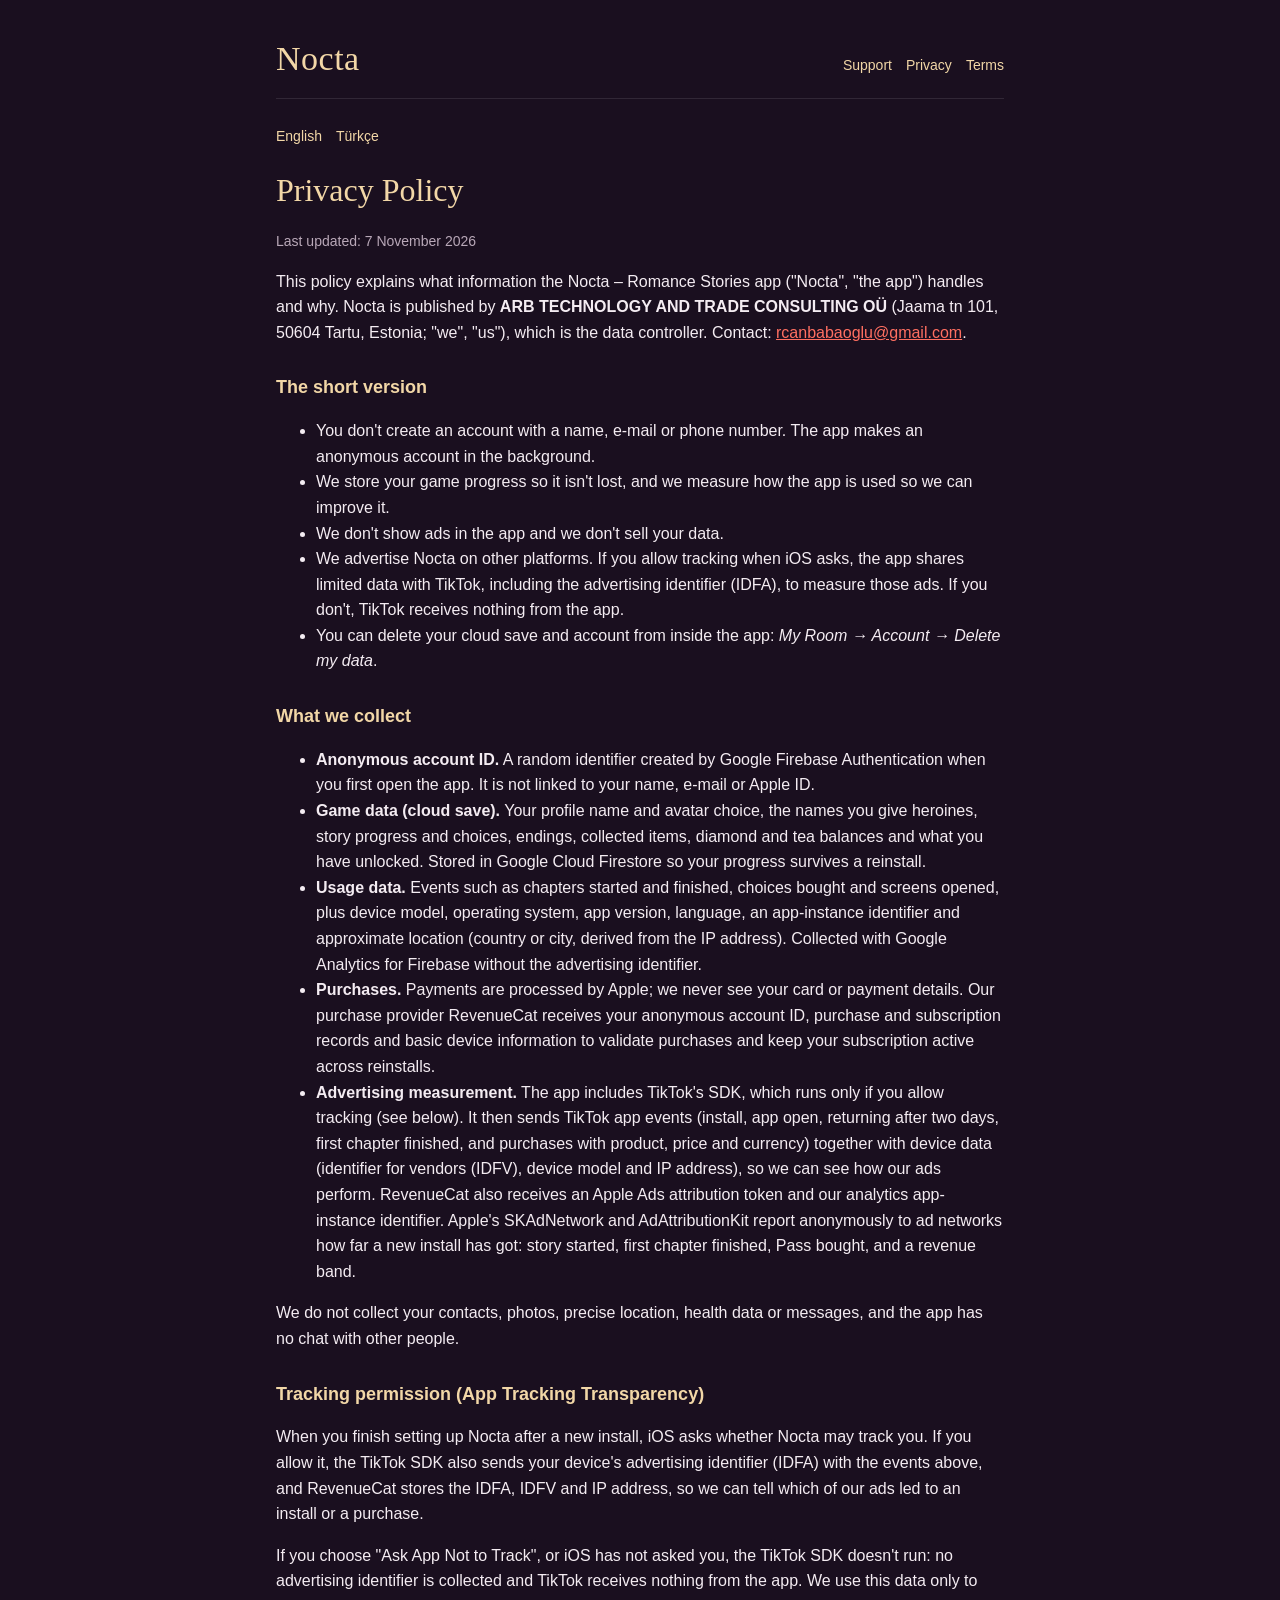
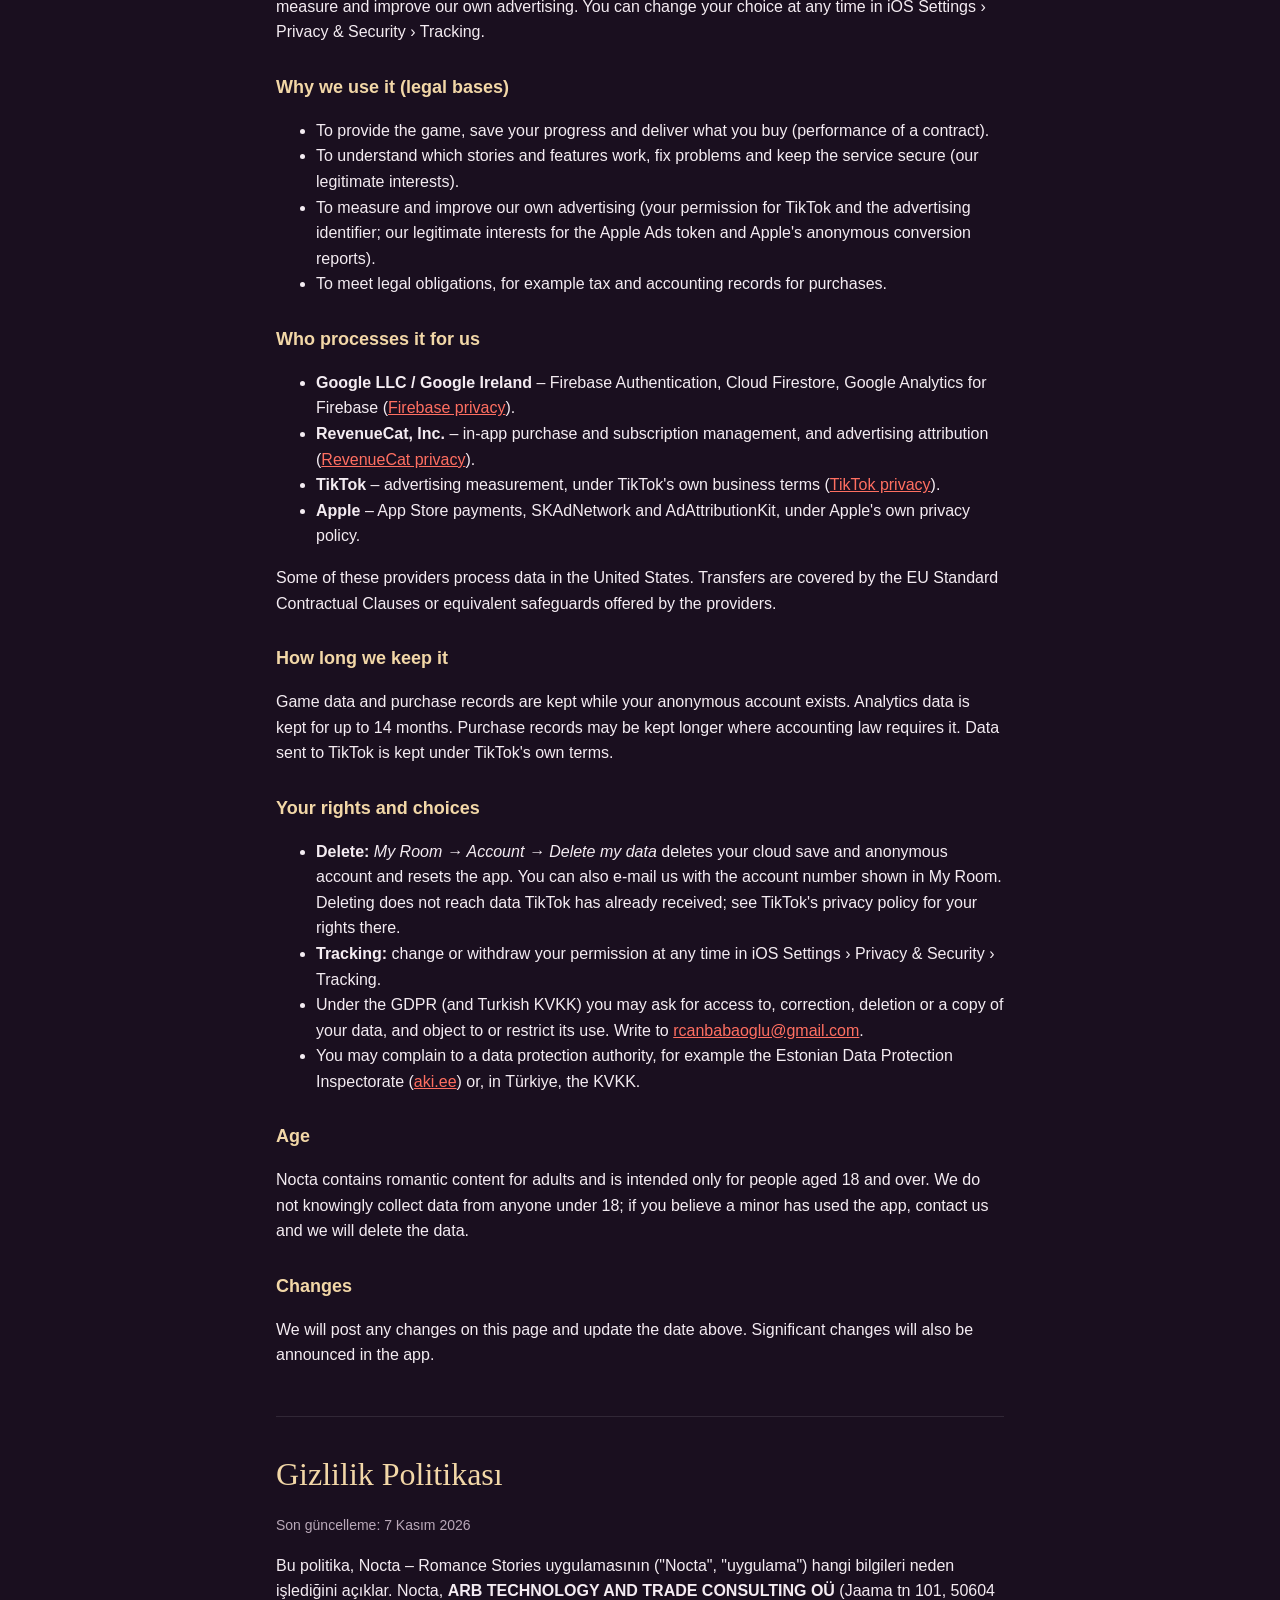
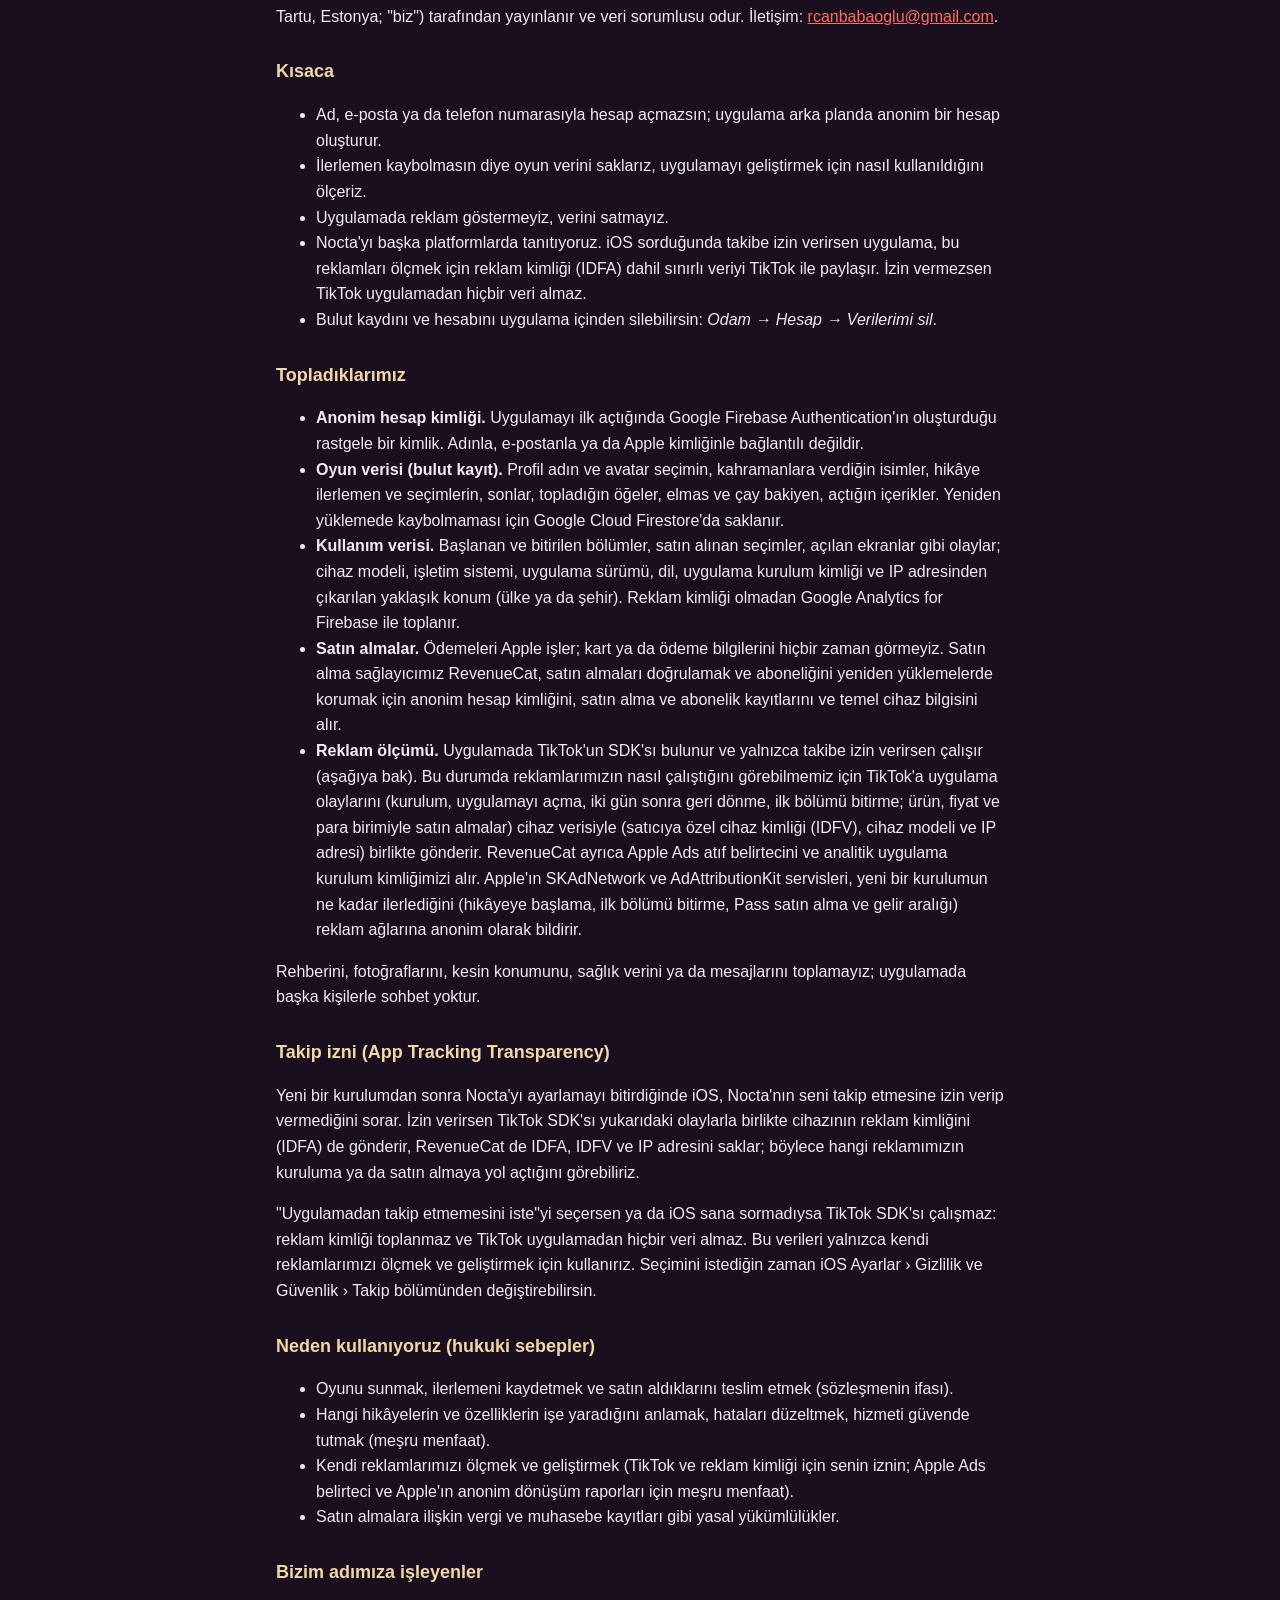
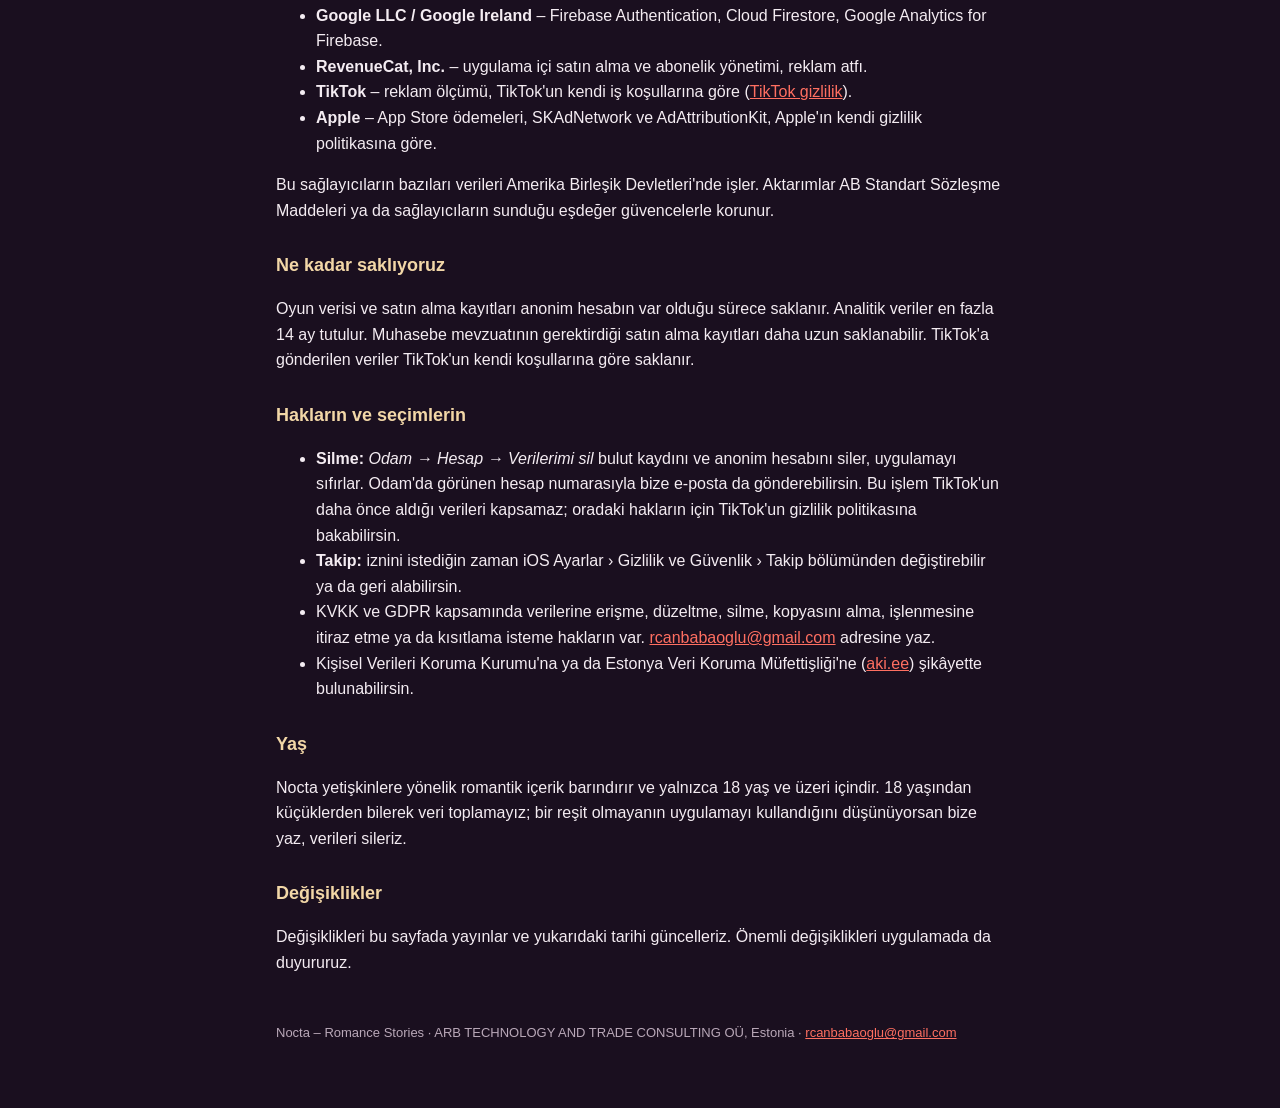
==== commit 57105c3c: "Privacy policy: TikTok runs only with the tracking permission From build 1.0.1 (4) the TikTok SDK st" ====
--- a/privacy.html
+++ b/privacy.html
@@ -27,8 +27,9 @@
   <li>You don't create an account with a name, e-mail or phone number. The app makes an anonymous account in the background.</li>
   <li>We store your game progress so it isn't lost, and we measure how the app is used so we can improve it.</li>
   <li>We don't show ads in the app and we don't sell your data.</li>
-  <li>We advertise Nocta on other platforms, and the app shares limited data with TikTok to measure those ads. The
-    advertising identifier (IDFA) is used only if you allow tracking when iOS asks.</li>
+  <li>We advertise Nocta on other platforms. If you allow tracking when iOS asks, the app shares limited data with TikTok,
+    including the advertising identifier (IDFA), to measure those ads. If you don't, TikTok receives nothing from the
+    app.</li>
   <li>You can delete your cloud save and account from inside the app: <em>My Room → Account → Delete my data</em>.</li>
 </ul>
 
@@ -46,9 +47,10 @@
   <li><strong>Purchases.</strong> Payments are processed by Apple; we never see your card or payment details. Our purchase
     provider RevenueCat receives your anonymous account ID, purchase and subscription records and basic device information
     to validate purchases and keep your subscription active across reinstalls.</li>
-  <li><strong>Advertising measurement.</strong> The app includes TikTok's SDK. It sends TikTok app events (install, app
-    open, returning after two days, first chapter finished, and purchases with product, price and currency) together with
-    device data (identifier for vendors (IDFV), device model and IP address), so we can see how our ads perform.
+  <li><strong>Advertising measurement.</strong> The app includes TikTok's SDK, which runs only if you allow tracking (see
+    below). It then sends TikTok app events (install, app open, returning after two days, first chapter finished, and
+    purchases with product, price and currency) together with device data (identifier for vendors (IDFV), device model and
+    IP address), so we can see how our ads perform.
     RevenueCat also receives an Apple Ads attribution token and our analytics app-instance identifier. Apple's SKAdNetwork
     and AdAttributionKit report anonymously to ad networks how far a new install has got: story started, first chapter
     finished, Pass bought, and a revenue band.</li>
@@ -60,16 +62,16 @@
 <p>When you finish setting up Nocta after a new install, iOS asks whether Nocta may track you. If you allow it, the TikTok
 SDK also sends your device's advertising identifier (IDFA) with the events above, and RevenueCat stores the IDFA, IDFV and
 IP address, so we can tell which of our ads led to an install or a purchase.</p>
-<p>If you choose "Ask App Not to Track", no advertising identifier is collected. TikTok still receives the events and
-device data described above, without the IDFA. We use this data only to measure and improve our own advertising. You can
-change your choice at any time in iOS Settings › Privacy &amp; Security › Tracking.</p>
+<p>If you choose "Ask App Not to Track", or iOS has not asked you, the TikTok SDK doesn't run: no advertising identifier is
+collected and TikTok receives nothing from the app. We use this data only to measure and improve our own advertising. You
+can change your choice at any time in iOS Settings › Privacy &amp; Security › Tracking.</p>
 
 <h2>Why we use it (legal bases)</h2>
 <ul>
   <li>To provide the game, save your progress and deliver what you buy (performance of a contract).</li>
   <li>To understand which stories and features work, fix problems and keep the service secure (our legitimate interests).</li>
-  <li>To measure and improve our own advertising (our legitimate interests; for the advertising identifier, your
-    permission).</li>
+  <li>To measure and improve our own advertising (your permission for TikTok and the advertising identifier; our
+    legitimate interests for the Apple Ads token and Apple's anonymous conversion reports).</li>
   <li>To meet legal obligations, for example tax and accounting records for purchases.</li>
 </ul>
 
@@ -125,8 +127,8 @@
   <li>Ad, e-posta ya da telefon numarasıyla hesap açmazsın; uygulama arka planda anonim bir hesap oluşturur.</li>
   <li>İlerlemen kaybolmasın diye oyun verini saklarız, uygulamayı geliştirmek için nasıl kullanıldığını ölçeriz.</li>
   <li>Uygulamada reklam göstermeyiz, verini satmayız.</li>
-  <li>Nocta'yı başka platformlarda tanıtıyoruz ve bu reklamları ölçmek için uygulama TikTok ile sınırlı veri paylaşır.
-    Reklam kimliği (IDFA) yalnızca iOS sorduğunda takibe izin verirsen kullanılır.</li>
+  <li>Nocta'yı başka platformlarda tanıtıyoruz. iOS sorduğunda takibe izin verirsen uygulama, bu reklamları ölçmek için
+    reklam kimliği (IDFA) dahil sınırlı veriyi TikTok ile paylaşır. İzin vermezsen TikTok uygulamadan hiçbir veri almaz.</li>
   <li>Bulut kaydını ve hesabını uygulama içinden silebilirsin: <em>Odam → Hesap → Verilerimi sil</em>.</li>
 </ul>
 
@@ -143,8 +145,8 @@
   <li><strong>Satın almalar.</strong> Ödemeleri Apple işler; kart ya da ödeme bilgilerini hiçbir zaman görmeyiz. Satın alma
     sağlayıcımız RevenueCat, satın almaları doğrulamak ve aboneliğini yeniden yüklemelerde korumak için anonim hesap
     kimliğini, satın alma ve abonelik kayıtlarını ve temel cihaz bilgisini alır.</li>
-  <li><strong>Reklam ölçümü.</strong> Uygulamada TikTok'un SDK'sı bulunur. Reklamlarımızın nasıl çalıştığını görebilmemiz
-    için TikTok'a uygulama olaylarını (kurulum, uygulamayı açma, iki gün sonra geri dönme, ilk bölümü bitirme; ürün, fiyat ve
+  <li><strong>Reklam ölçümü.</strong> Uygulamada TikTok'un SDK'sı bulunur ve yalnızca takibe izin verirsen çalışır (aşağıya
+    bak). Bu durumda reklamlarımızın nasıl çalıştığını görebilmemiz için TikTok'a uygulama olaylarını (kurulum, uygulamayı açma, iki gün sonra geri dönme, ilk bölümü bitirme; ürün, fiyat ve
     para birimiyle satın almalar) cihaz verisiyle (satıcıya özel cihaz kimliği (IDFV), cihaz modeli ve IP adresi) birlikte
     gönderir. RevenueCat ayrıca Apple Ads atıf belirtecini ve analitik uygulama kurulum kimliğimizi alır. Apple'ın SKAdNetwork
     ve AdAttributionKit servisleri, yeni bir kurulumun ne kadar ilerlediğini (hikâyeye başlama, ilk bölümü bitirme, Pass satın
@@ -157,15 +159,16 @@
 <p>Yeni bir kurulumdan sonra Nocta'yı ayarlamayı bitirdiğinde iOS, Nocta'nın seni takip etmesine izin verip vermediğini
 sorar. İzin verirsen TikTok SDK'sı yukarıdaki olaylarla birlikte cihazının reklam kimliğini (IDFA) de gönderir, RevenueCat de
 IDFA, IDFV ve IP adresini saklar; böylece hangi reklamımızın kuruluma ya da satın almaya yol açtığını görebiliriz.</p>
-<p>"Uygulamadan takip etmemesini iste"yi seçersen reklam kimliği toplanmaz. TikTok yukarıdaki olayları ve cihaz verisini IDFA
-olmadan almaya devam eder. Bu verileri yalnızca kendi reklamlarımızı ölçmek ve geliştirmek için kullanırız. Seçimini
-istediğin zaman iOS Ayarlar › Gizlilik ve Güvenlik › Takip bölümünden değiştirebilirsin.</p>
+<p>"Uygulamadan takip etmemesini iste"yi seçersen ya da iOS sana sormadıysa TikTok SDK'sı çalışmaz: reklam kimliği toplanmaz
+ve TikTok uygulamadan hiçbir veri almaz. Bu verileri yalnızca kendi reklamlarımızı ölçmek ve geliştirmek için kullanırız.
+Seçimini istediğin zaman iOS Ayarlar › Gizlilik ve Güvenlik › Takip bölümünden değiştirebilirsin.</p>
 
 <h2>Neden kullanıyoruz (hukuki sebepler)</h2>
 <ul>
   <li>Oyunu sunmak, ilerlemeni kaydetmek ve satın aldıklarını teslim etmek (sözleşmenin ifası).</li>
   <li>Hangi hikâyelerin ve özelliklerin işe yaradığını anlamak, hataları düzeltmek, hizmeti güvende tutmak (meşru menfaat).</li>
-  <li>Kendi reklamlarımızı ölçmek ve geliştirmek (meşru menfaat; reklam kimliği için senin iznin).</li>
+  <li>Kendi reklamlarımızı ölçmek ve geliştirmek (TikTok ve reklam kimliği için senin iznin; Apple Ads belirteci ve Apple'ın
+    anonim dönüşüm raporları için meşru menfaat).</li>
   <li>Satın almalara ilişkin vergi ve muhasebe kayıtları gibi yasal yükümlülükler.</li>
 </ul>
 
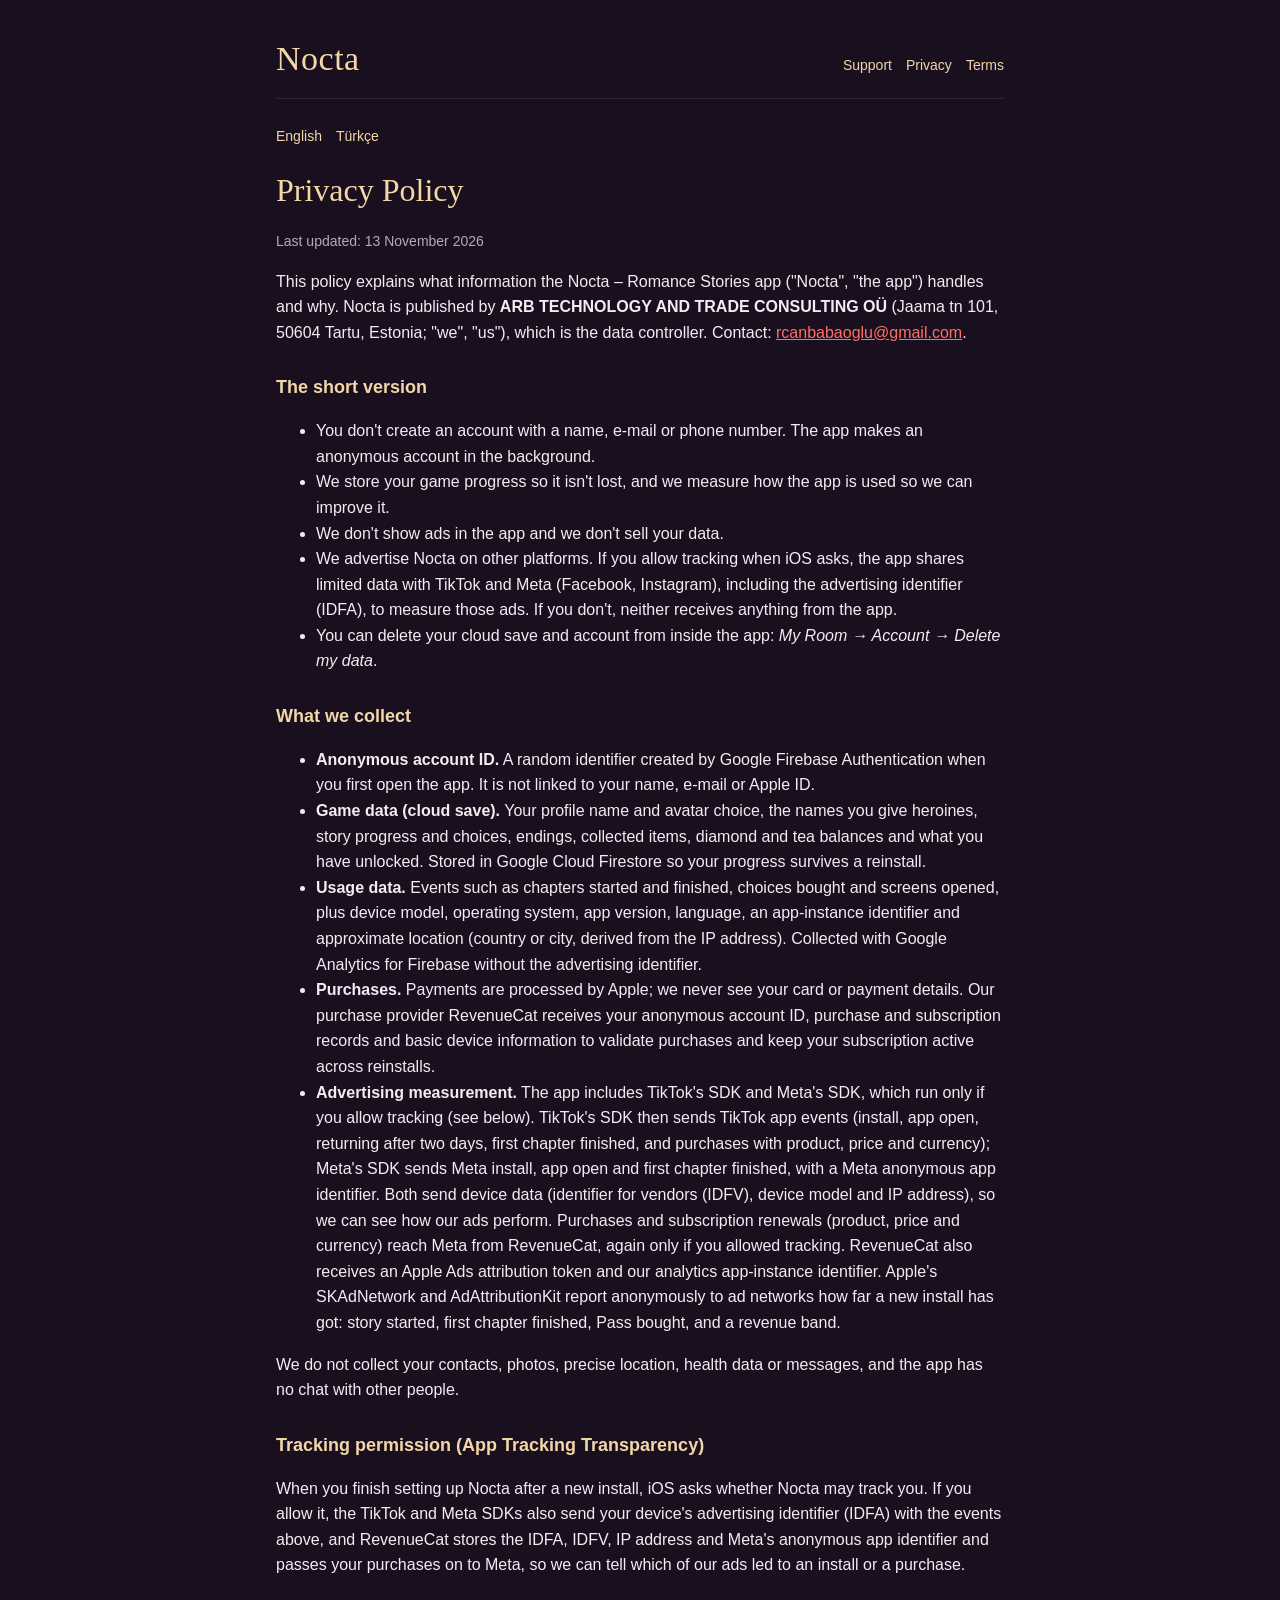
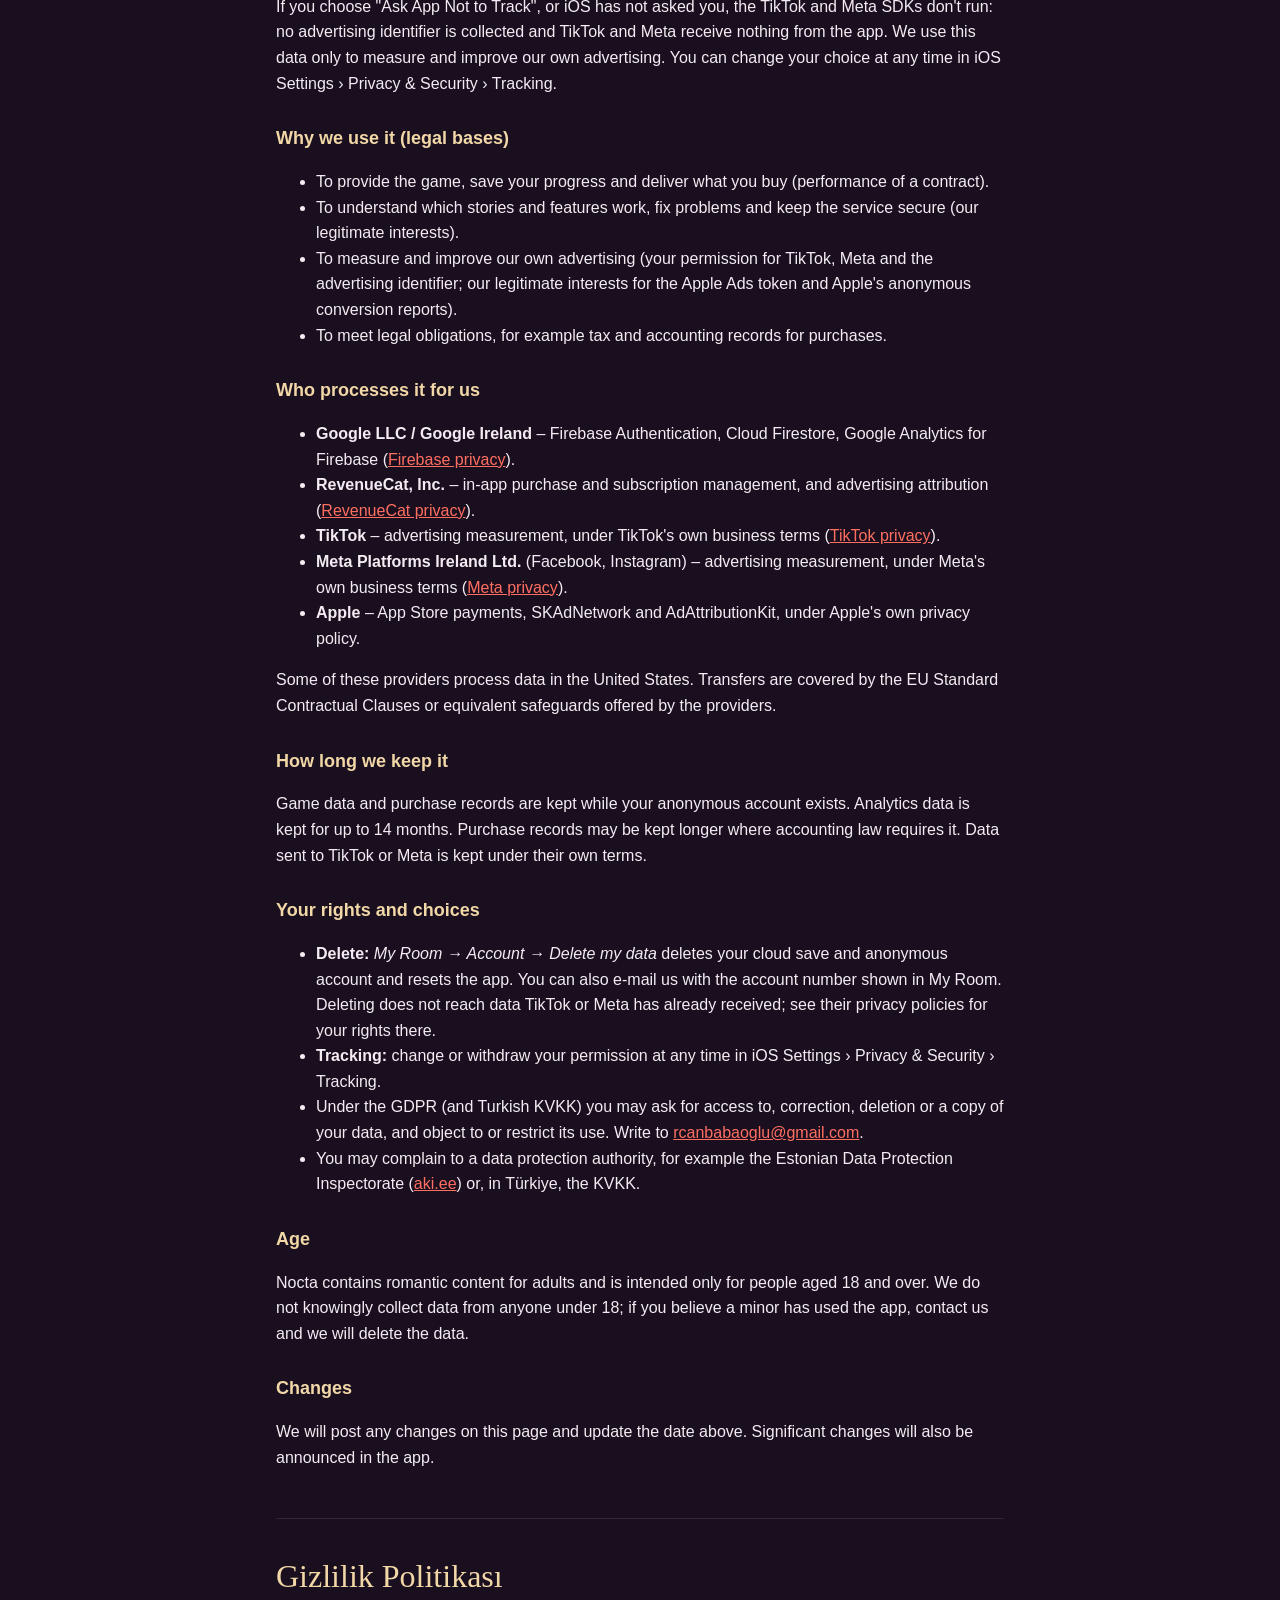
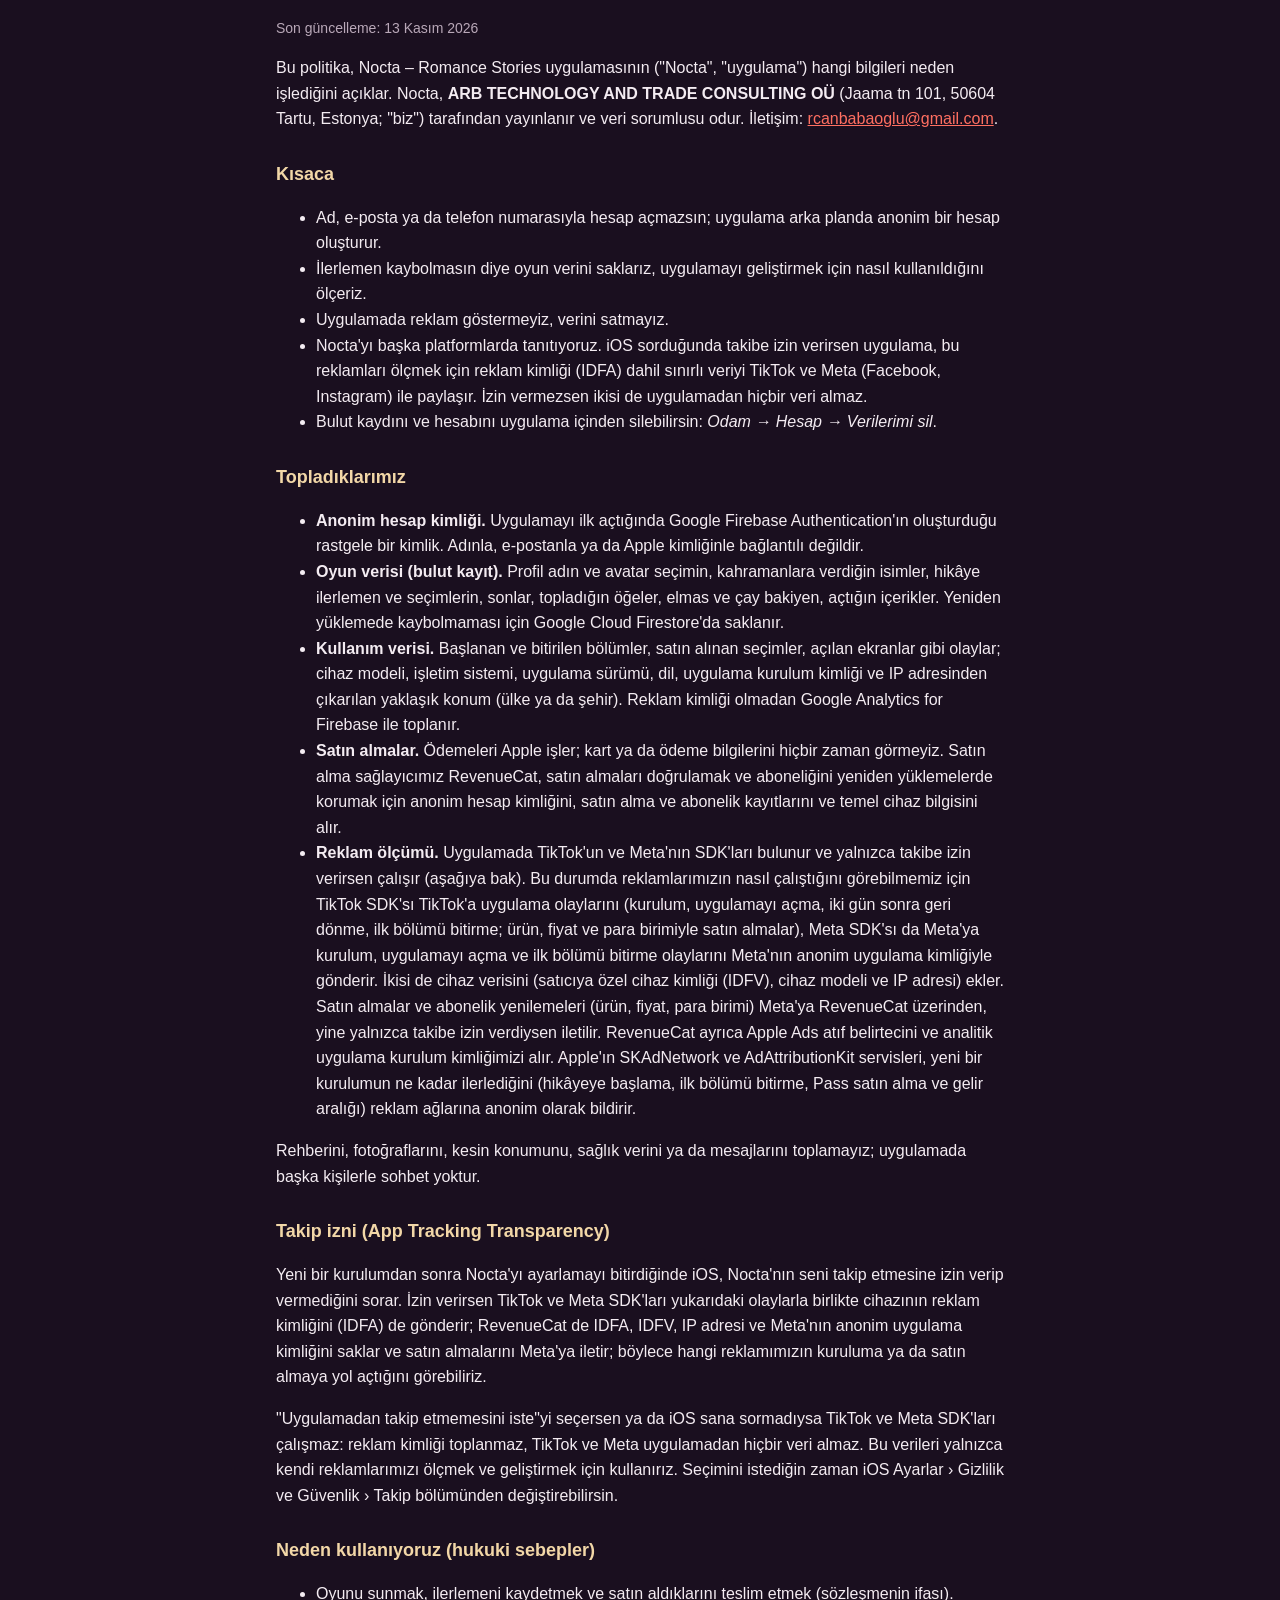
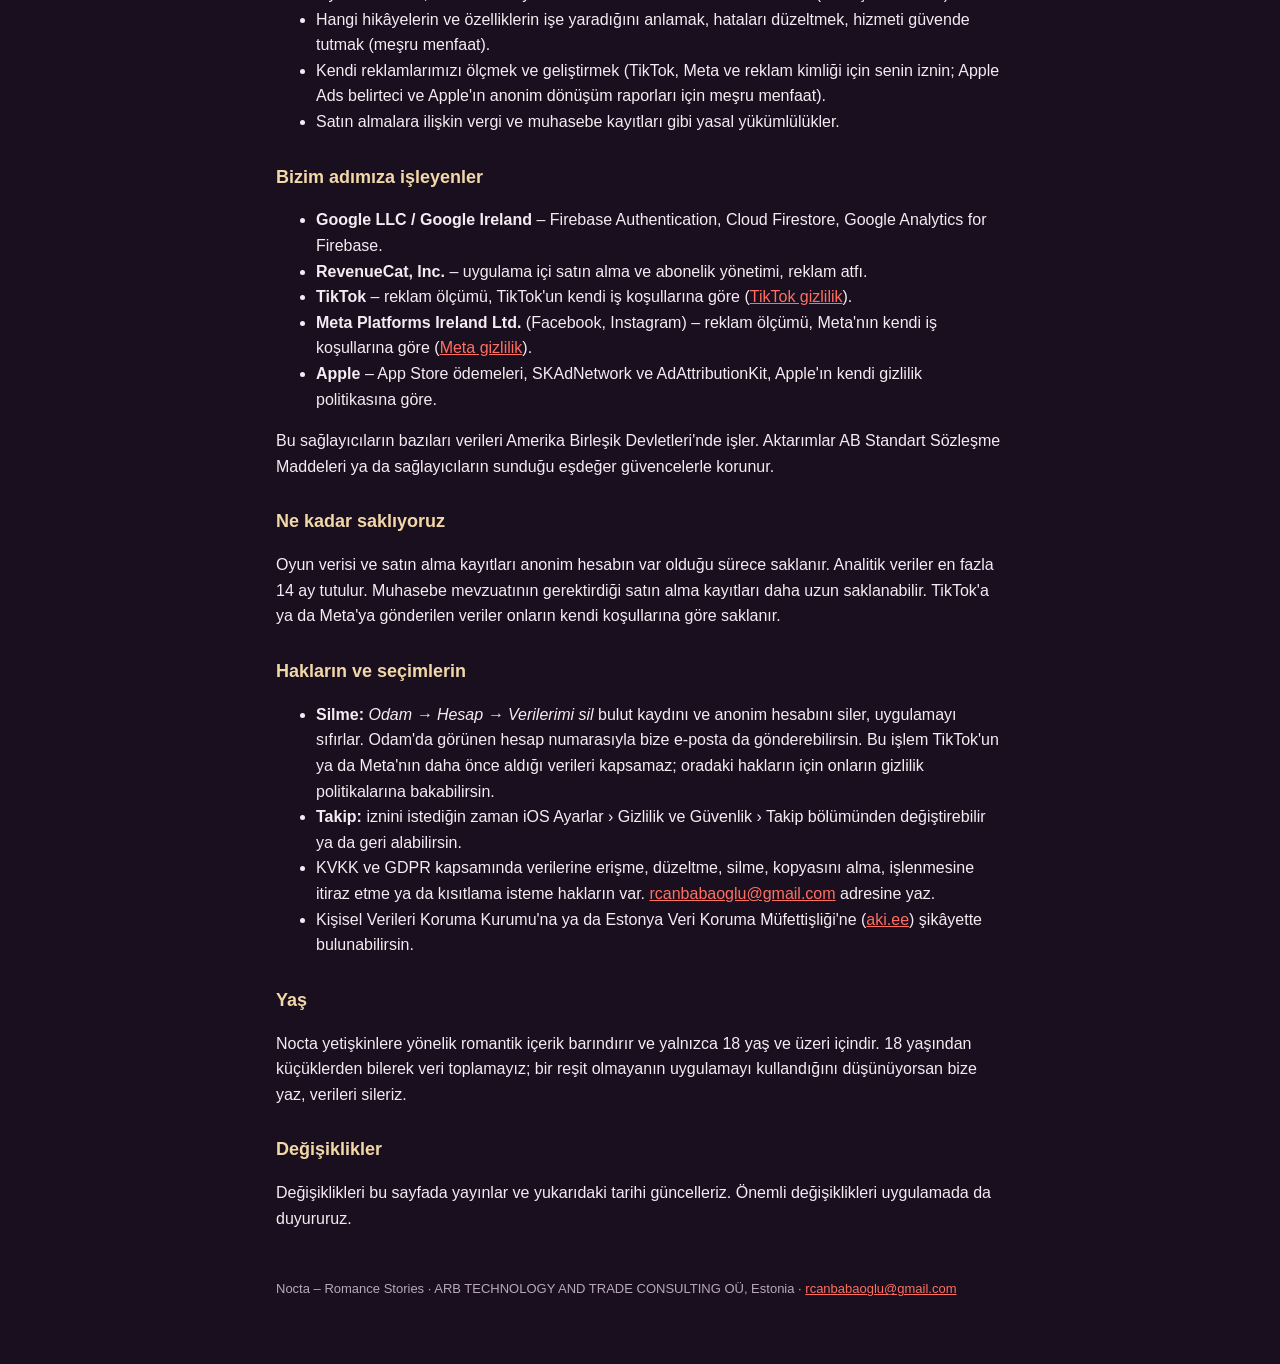
==== commit 54a9e8a9: "Privacy policy: Meta measurement next to TikTok (EN + TR) The app adds Meta's SDK, which runs only w" ====
--- a/privacy.html
+++ b/privacy.html
@@ -16,7 +16,7 @@
 
 <section id="en" lang="en">
 <h1>Privacy Policy</h1>
-<p class="muted">Last updated: 7 November 2026</p>
+<p class="muted">Last updated: 13 November 2026</p>
 
 <p>This policy explains what information the Nocta – Romance Stories app ("Nocta", "the app") handles and why. Nocta is
 published by <strong>ARB TECHNOLOGY AND TRADE CONSULTING OÜ</strong> (Jaama tn 101, 50604 Tartu, Estonia; "we", "us"), which
@@ -27,9 +27,9 @@
   <li>You don't create an account with a name, e-mail or phone number. The app makes an anonymous account in the background.</li>
   <li>We store your game progress so it isn't lost, and we measure how the app is used so we can improve it.</li>
   <li>We don't show ads in the app and we don't sell your data.</li>
-  <li>We advertise Nocta on other platforms. If you allow tracking when iOS asks, the app shares limited data with TikTok,
-    including the advertising identifier (IDFA), to measure those ads. If you don't, TikTok receives nothing from the
-    app.</li>
+  <li>We advertise Nocta on other platforms. If you allow tracking when iOS asks, the app shares limited data with TikTok
+    and Meta (Facebook, Instagram), including the advertising identifier (IDFA), to measure those ads. If you don't,
+    neither receives anything from the app.</li>
   <li>You can delete your cloud save and account from inside the app: <em>My Room → Account → Delete my data</em>.</li>
 </ul>
 
@@ -47,10 +47,12 @@
   <li><strong>Purchases.</strong> Payments are processed by Apple; we never see your card or payment details. Our purchase
     provider RevenueCat receives your anonymous account ID, purchase and subscription records and basic device information
     to validate purchases and keep your subscription active across reinstalls.</li>
-  <li><strong>Advertising measurement.</strong> The app includes TikTok's SDK, which runs only if you allow tracking (see
-    below). It then sends TikTok app events (install, app open, returning after two days, first chapter finished, and
-    purchases with product, price and currency) together with device data (identifier for vendors (IDFV), device model and
-    IP address), so we can see how our ads perform.
+  <li><strong>Advertising measurement.</strong> The app includes TikTok's SDK and Meta's SDK, which run only if you allow
+    tracking (see below). TikTok's SDK then sends TikTok app events (install, app open, returning after two days, first
+    chapter finished, and purchases with product, price and currency); Meta's SDK sends Meta install, app open and first
+    chapter finished, with a Meta anonymous app identifier. Both send device data (identifier for vendors (IDFV), device
+    model and IP address), so we can see how our ads perform. Purchases and subscription renewals (product, price and
+    currency) reach Meta from RevenueCat, again only if you allowed tracking.
     RevenueCat also receives an Apple Ads attribution token and our analytics app-instance identifier. Apple's SKAdNetwork
     and AdAttributionKit report anonymously to ad networks how far a new install has got: story started, first chapter
     finished, Pass bought, and a revenue band.</li>
@@ -60,17 +62,18 @@
 
 <h2>Tracking permission (App Tracking Transparency)</h2>
 <p>When you finish setting up Nocta after a new install, iOS asks whether Nocta may track you. If you allow it, the TikTok
-SDK also sends your device's advertising identifier (IDFA) with the events above, and RevenueCat stores the IDFA, IDFV and
-IP address, so we can tell which of our ads led to an install or a purchase.</p>
-<p>If you choose "Ask App Not to Track", or iOS has not asked you, the TikTok SDK doesn't run: no advertising identifier is
-collected and TikTok receives nothing from the app. We use this data only to measure and improve our own advertising. You
+and Meta SDKs also send your device's advertising identifier (IDFA) with the events above, and RevenueCat stores the IDFA,
+IDFV, IP address and Meta's anonymous app identifier and passes your purchases on to Meta, so we can tell which of our ads
+led to an install or a purchase.</p>
+<p>If you choose "Ask App Not to Track", or iOS has not asked you, the TikTok and Meta SDKs don't run: no advertising
+identifier is collected and TikTok and Meta receive nothing from the app. We use this data only to measure and improve our own advertising. You
 can change your choice at any time in iOS Settings › Privacy &amp; Security › Tracking.</p>
 
 <h2>Why we use it (legal bases)</h2>
 <ul>
   <li>To provide the game, save your progress and deliver what you buy (performance of a contract).</li>
   <li>To understand which stories and features work, fix problems and keep the service secure (our legitimate interests).</li>
-  <li>To measure and improve our own advertising (your permission for TikTok and the advertising identifier; our
+  <li>To measure and improve our own advertising (your permission for TikTok, Meta and the advertising identifier; our
     legitimate interests for the Apple Ads token and Apple's anonymous conversion reports).</li>
   <li>To meet legal obligations, for example tax and accounting records for purchases.</li>
 </ul>
@@ -83,6 +86,8 @@
     (<a href="https://www.revenuecat.com/privacy">RevenueCat privacy</a>).</li>
   <li><strong>TikTok</strong> – advertising measurement, under TikTok's own business terms
     (<a href="https://www.tiktok.com/legal/page/global/privacy-policy/en">TikTok privacy</a>).</li>
+  <li><strong>Meta Platforms Ireland Ltd.</strong> (Facebook, Instagram) – advertising measurement, under Meta's own
+    business terms (<a href="https://www.facebook.com/privacy/policy/">Meta privacy</a>).</li>
   <li><strong>Apple</strong> – App Store payments, SKAdNetwork and AdAttributionKit, under Apple's own privacy policy.</li>
 </ul>
 <p>Some of these providers process data in the United States. Transfers are covered by the EU Standard Contractual
@@ -90,14 +95,14 @@
 
 <h2>How long we keep it</h2>
 <p>Game data and purchase records are kept while your anonymous account exists. Analytics data is kept for up to 14
-months. Purchase records may be kept longer where accounting law requires it. Data sent to TikTok is kept under TikTok's
-own terms.</p>
+months. Purchase records may be kept longer where accounting law requires it. Data sent to TikTok or Meta is kept under
+their own terms.</p>
 
 <h2>Your rights and choices</h2>
 <ul>
   <li><strong>Delete:</strong> <em>My Room → Account → Delete my data</em> deletes your cloud save and anonymous account and
     resets the app. You can also e-mail us with the account number shown in My Room. Deleting does not reach data TikTok
-    has already received; see TikTok's privacy policy for your rights there.</li>
+    or Meta has already received; see their privacy policies for your rights there.</li>
   <li><strong>Tracking:</strong> change or withdraw your permission at any time in iOS Settings › Privacy &amp; Security ›
     Tracking.</li>
   <li>Under the GDPR (and Turkish KVKK) you may ask for access to, correction, deletion or a copy of your data, and object
@@ -116,7 +121,7 @@
 
 <section id="tr" lang="tr">
 <h1>Gizlilik Politikası</h1>
-<p class="muted">Son güncelleme: 7 Kasım 2026</p>
+<p class="muted">Son güncelleme: 13 Kasım 2026</p>
 
 <p>Bu politika, Nocta – Romance Stories uygulamasının ("Nocta", "uygulama") hangi bilgileri neden işlediğini açıklar.
 Nocta, <strong>ARB TECHNOLOGY AND TRADE CONSULTING OÜ</strong> (Jaama tn 101, 50604 Tartu, Estonya; "biz") tarafından yayınlanır ve veri
@@ -128,7 +133,8 @@
   <li>İlerlemen kaybolmasın diye oyun verini saklarız, uygulamayı geliştirmek için nasıl kullanıldığını ölçeriz.</li>
   <li>Uygulamada reklam göstermeyiz, verini satmayız.</li>
   <li>Nocta'yı başka platformlarda tanıtıyoruz. iOS sorduğunda takibe izin verirsen uygulama, bu reklamları ölçmek için
-    reklam kimliği (IDFA) dahil sınırlı veriyi TikTok ile paylaşır. İzin vermezsen TikTok uygulamadan hiçbir veri almaz.</li>
+    reklam kimliği (IDFA) dahil sınırlı veriyi TikTok ve Meta (Facebook, Instagram) ile paylaşır. İzin vermezsen ikisi de
+    uygulamadan hiçbir veri almaz.</li>
   <li>Bulut kaydını ve hesabını uygulama içinden silebilirsin: <em>Odam → Hesap → Verilerimi sil</em>.</li>
 </ul>
 
@@ -145,10 +151,13 @@
   <li><strong>Satın almalar.</strong> Ödemeleri Apple işler; kart ya da ödeme bilgilerini hiçbir zaman görmeyiz. Satın alma
     sağlayıcımız RevenueCat, satın almaları doğrulamak ve aboneliğini yeniden yüklemelerde korumak için anonim hesap
     kimliğini, satın alma ve abonelik kayıtlarını ve temel cihaz bilgisini alır.</li>
-  <li><strong>Reklam ölçümü.</strong> Uygulamada TikTok'un SDK'sı bulunur ve yalnızca takibe izin verirsen çalışır (aşağıya
-    bak). Bu durumda reklamlarımızın nasıl çalıştığını görebilmemiz için TikTok'a uygulama olaylarını (kurulum, uygulamayı açma, iki gün sonra geri dönme, ilk bölümü bitirme; ürün, fiyat ve
-    para birimiyle satın almalar) cihaz verisiyle (satıcıya özel cihaz kimliği (IDFV), cihaz modeli ve IP adresi) birlikte
-    gönderir. RevenueCat ayrıca Apple Ads atıf belirtecini ve analitik uygulama kurulum kimliğimizi alır. Apple'ın SKAdNetwork
+  <li><strong>Reklam ölçümü.</strong> Uygulamada TikTok'un ve Meta'nın SDK'ları bulunur ve yalnızca takibe izin verirsen
+    çalışır (aşağıya bak). Bu durumda reklamlarımızın nasıl çalıştığını görebilmemiz için TikTok SDK'sı TikTok'a uygulama
+    olaylarını (kurulum, uygulamayı açma, iki gün sonra geri dönme, ilk bölümü bitirme; ürün, fiyat ve para birimiyle
+    satın almalar), Meta SDK'sı da Meta'ya kurulum, uygulamayı açma ve ilk bölümü bitirme olaylarını Meta'nın anonim
+    uygulama kimliğiyle gönderir. İkisi de cihaz verisini (satıcıya özel cihaz kimliği (IDFV), cihaz modeli ve IP adresi)
+    ekler. Satın almalar ve abonelik yenilemeleri (ürün, fiyat, para birimi) Meta'ya RevenueCat üzerinden, yine yalnızca
+    takibe izin verdiysen iletilir. RevenueCat ayrıca Apple Ads atıf belirtecini ve analitik uygulama kurulum kimliğimizi alır. Apple'ın SKAdNetwork
     ve AdAttributionKit servisleri, yeni bir kurulumun ne kadar ilerlediğini (hikâyeye başlama, ilk bölümü bitirme, Pass satın
     alma ve gelir aralığı) reklam ağlarına anonim olarak bildirir.</li>
 </ul>
@@ -157,17 +166,18 @@
 
 <h2>Takip izni (App Tracking Transparency)</h2>
 <p>Yeni bir kurulumdan sonra Nocta'yı ayarlamayı bitirdiğinde iOS, Nocta'nın seni takip etmesine izin verip vermediğini
-sorar. İzin verirsen TikTok SDK'sı yukarıdaki olaylarla birlikte cihazının reklam kimliğini (IDFA) de gönderir, RevenueCat de
-IDFA, IDFV ve IP adresini saklar; böylece hangi reklamımızın kuruluma ya da satın almaya yol açtığını görebiliriz.</p>
-<p>"Uygulamadan takip etmemesini iste"yi seçersen ya da iOS sana sormadıysa TikTok SDK'sı çalışmaz: reklam kimliği toplanmaz
-ve TikTok uygulamadan hiçbir veri almaz. Bu verileri yalnızca kendi reklamlarımızı ölçmek ve geliştirmek için kullanırız.
+sorar. İzin verirsen TikTok ve Meta SDK'ları yukarıdaki olaylarla birlikte cihazının reklam kimliğini (IDFA) de gönderir;
+RevenueCat de IDFA, IDFV, IP adresi ve Meta'nın anonim uygulama kimliğini saklar ve satın almalarını Meta'ya iletir; böylece
+hangi reklamımızın kuruluma ya da satın almaya yol açtığını görebiliriz.</p>
+<p>"Uygulamadan takip etmemesini iste"yi seçersen ya da iOS sana sormadıysa TikTok ve Meta SDK'ları çalışmaz: reklam kimliği
+toplanmaz, TikTok ve Meta uygulamadan hiçbir veri almaz. Bu verileri yalnızca kendi reklamlarımızı ölçmek ve geliştirmek için kullanırız.
 Seçimini istediğin zaman iOS Ayarlar › Gizlilik ve Güvenlik › Takip bölümünden değiştirebilirsin.</p>
 
 <h2>Neden kullanıyoruz (hukuki sebepler)</h2>
 <ul>
   <li>Oyunu sunmak, ilerlemeni kaydetmek ve satın aldıklarını teslim etmek (sözleşmenin ifası).</li>
   <li>Hangi hikâyelerin ve özelliklerin işe yaradığını anlamak, hataları düzeltmek, hizmeti güvende tutmak (meşru menfaat).</li>
-  <li>Kendi reklamlarımızı ölçmek ve geliştirmek (TikTok ve reklam kimliği için senin iznin; Apple Ads belirteci ve Apple'ın
+  <li>Kendi reklamlarımızı ölçmek ve geliştirmek (TikTok, Meta ve reklam kimliği için senin iznin; Apple Ads belirteci ve Apple'ın
     anonim dönüşüm raporları için meşru menfaat).</li>
   <li>Satın almalara ilişkin vergi ve muhasebe kayıtları gibi yasal yükümlülükler.</li>
 </ul>
@@ -178,6 +188,8 @@
   <li><strong>RevenueCat, Inc.</strong> – uygulama içi satın alma ve abonelik yönetimi, reklam atfı.</li>
   <li><strong>TikTok</strong> – reklam ölçümü, TikTok'un kendi iş koşullarına göre
     (<a href="https://www.tiktok.com/legal/page/global/privacy-policy/en">TikTok gizlilik</a>).</li>
+  <li><strong>Meta Platforms Ireland Ltd.</strong> (Facebook, Instagram) – reklam ölçümü, Meta'nın kendi iş koşullarına göre
+    (<a href="https://www.facebook.com/privacy/policy/">Meta gizlilik</a>).</li>
   <li><strong>Apple</strong> – App Store ödemeleri, SKAdNetwork ve AdAttributionKit, Apple'ın kendi gizlilik politikasına göre.</li>
 </ul>
 <p>Bu sağlayıcıların bazıları verileri Amerika Birleşik Devletleri'nde işler. Aktarımlar AB Standart Sözleşme Maddeleri
@@ -185,14 +197,14 @@
 
 <h2>Ne kadar saklıyoruz</h2>
 <p>Oyun verisi ve satın alma kayıtları anonim hesabın var olduğu sürece saklanır. Analitik veriler en fazla 14 ay tutulur.
-Muhasebe mevzuatının gerektirdiği satın alma kayıtları daha uzun saklanabilir. TikTok'a gönderilen veriler TikTok'un kendi
-koşullarına göre saklanır.</p>
+Muhasebe mevzuatının gerektirdiği satın alma kayıtları daha uzun saklanabilir. TikTok'a ya da Meta'ya gönderilen veriler
+onların kendi koşullarına göre saklanır.</p>
 
 <h2>Hakların ve seçimlerin</h2>
 <ul>
   <li><strong>Silme:</strong> <em>Odam → Hesap → Verilerimi sil</em> bulut kaydını ve anonim hesabını siler, uygulamayı
-    sıfırlar. Odam'da görünen hesap numarasıyla bize e-posta da gönderebilirsin. Bu işlem TikTok'un daha önce aldığı verileri
-    kapsamaz; oradaki hakların için TikTok'un gizlilik politikasına bakabilirsin.</li>
+    sıfırlar. Odam'da görünen hesap numarasıyla bize e-posta da gönderebilirsin. Bu işlem TikTok'un ya da Meta'nın daha önce
+    aldığı verileri kapsamaz; oradaki hakların için onların gizlilik politikalarına bakabilirsin.</li>
   <li><strong>Takip:</strong> iznini istediğin zaman iOS Ayarlar › Gizlilik ve Güvenlik › Takip bölümünden değiştirebilir ya
     da geri alabilirsin.</li>
   <li>KVKK ve GDPR kapsamında verilerine erişme, düzeltme, silme, kopyasını alma, işlenmesine itiraz etme ya da kısıtlama
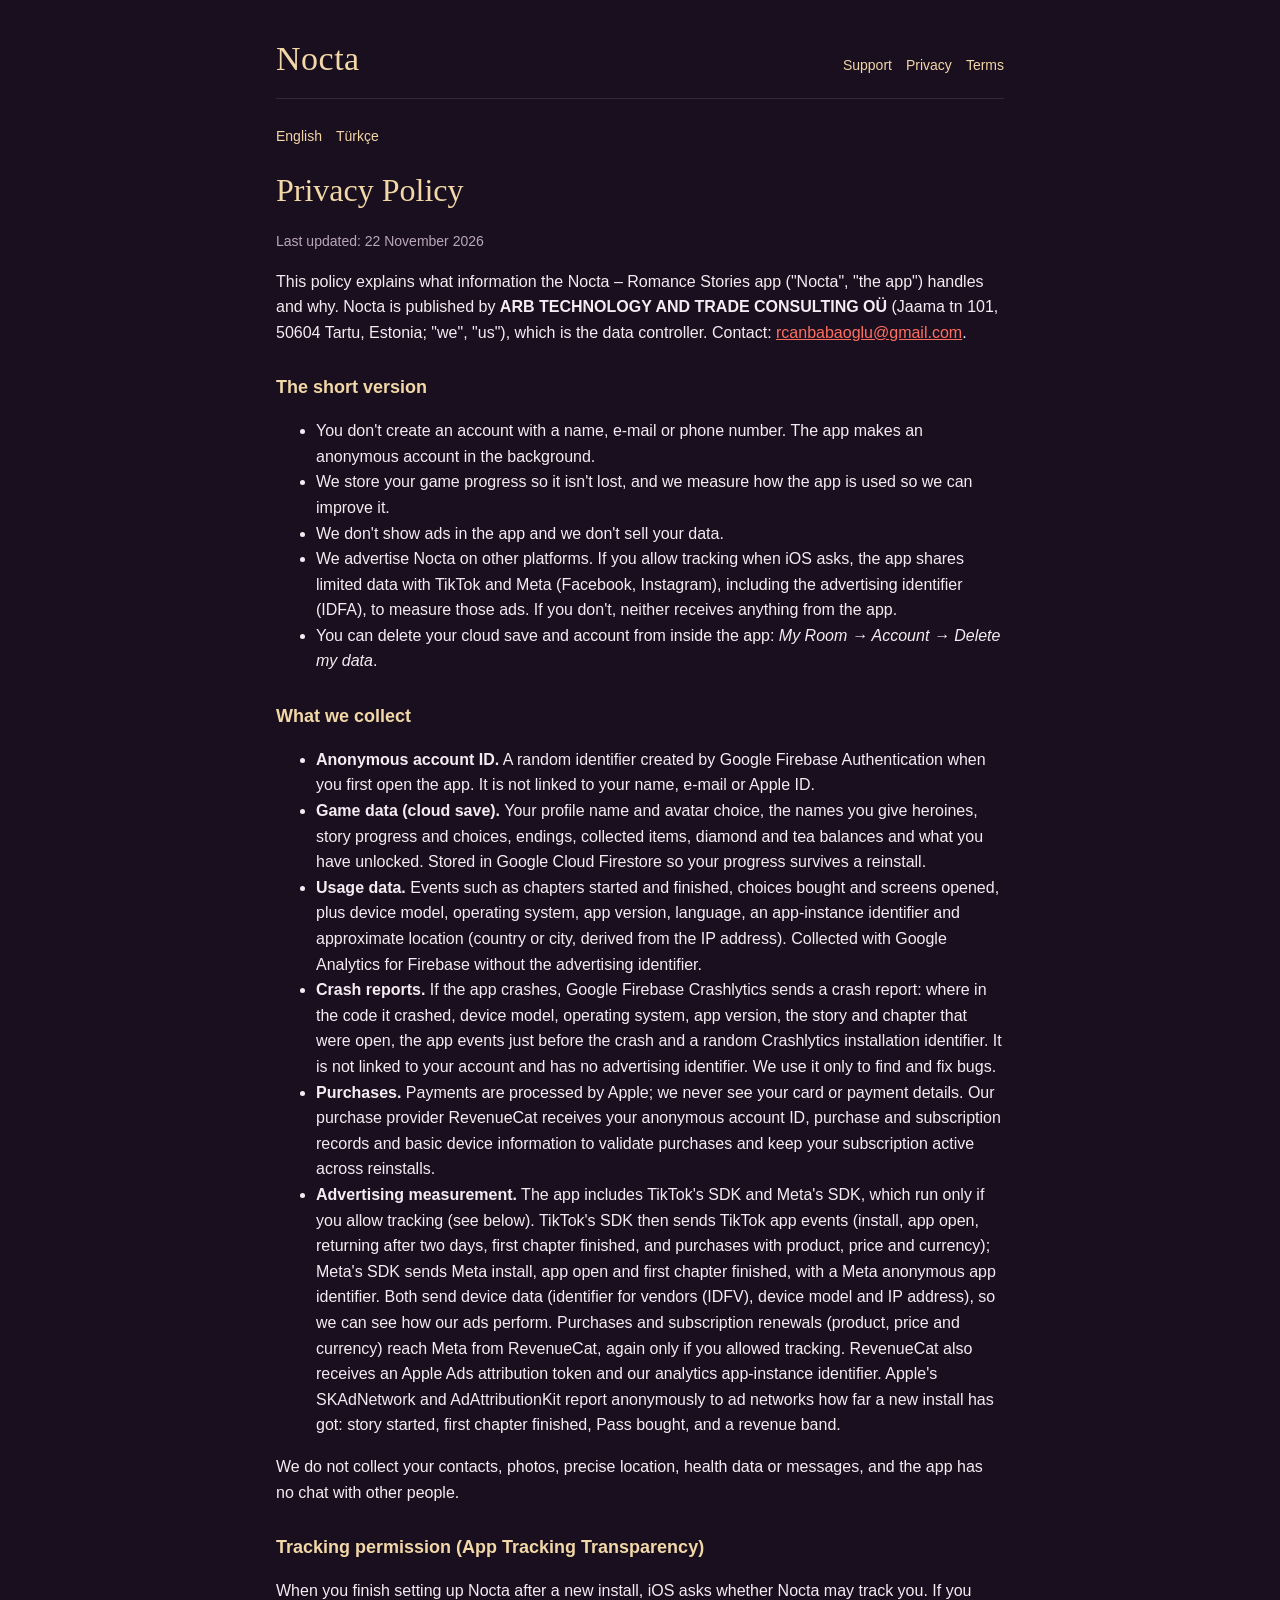
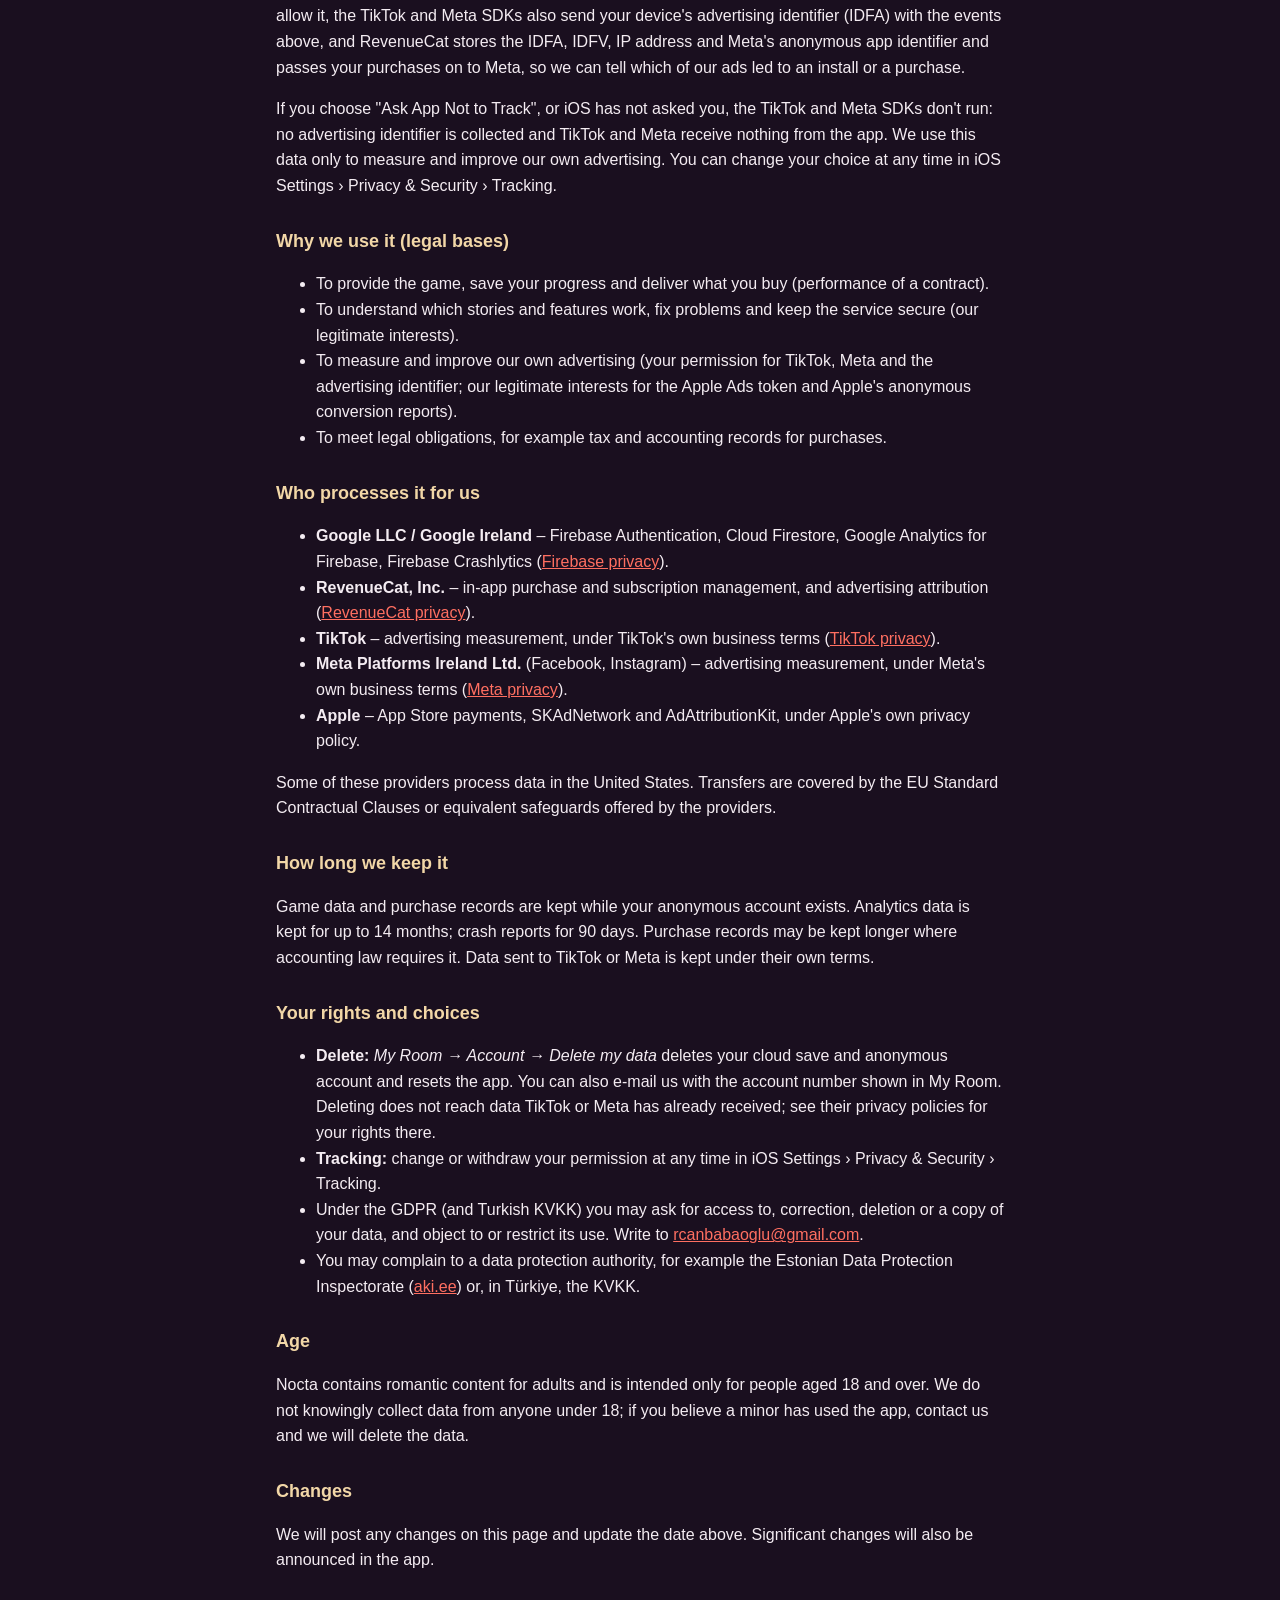
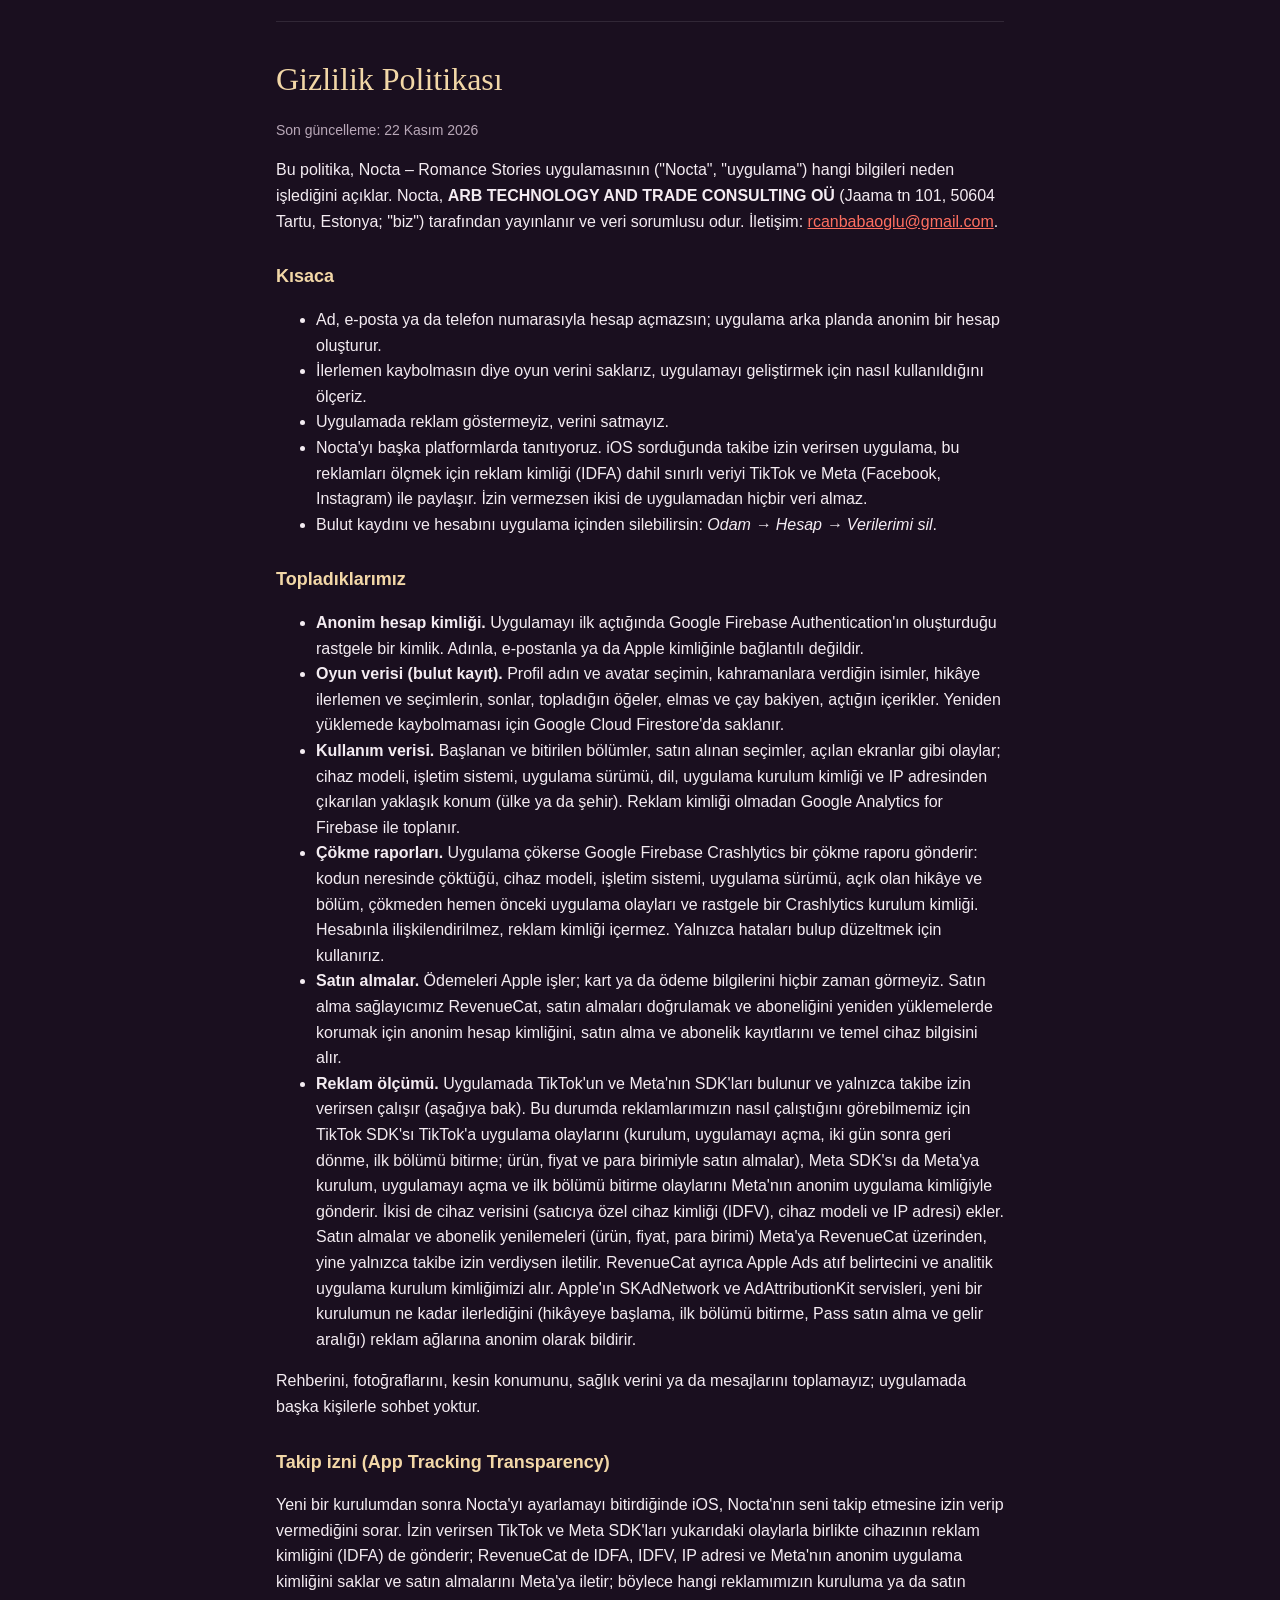
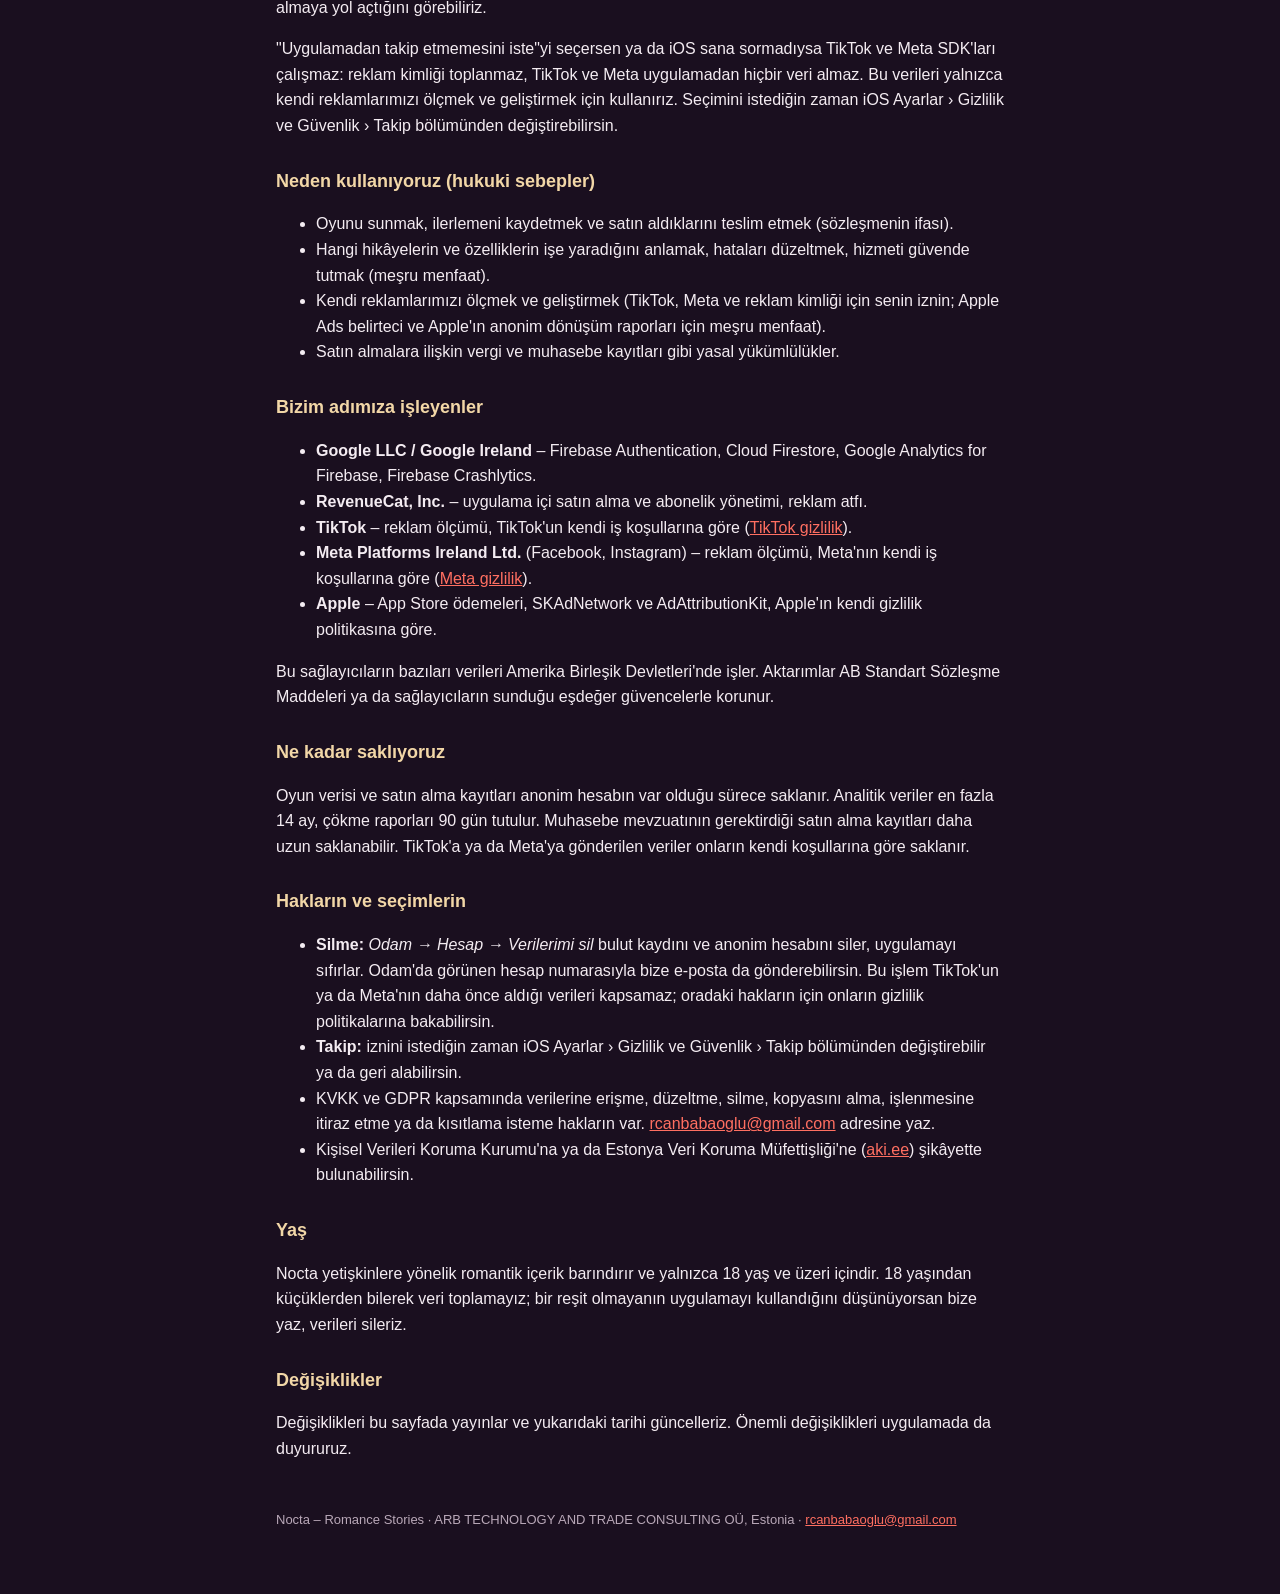
==== commit d5c6bf1c: "Privacy policy: crash reports (Firebase Crashlytics, app 1.0.5), EN + TR Co-Authored-By: Claude Opus" ====
--- a/privacy.html
+++ b/privacy.html
@@ -16,7 +16,7 @@
 
 <section id="en" lang="en">
 <h1>Privacy Policy</h1>
-<p class="muted">Last updated: 13 November 2026</p>
+<p class="muted">Last updated: 22 November 2026</p>
 
 <p>This policy explains what information the Nocta – Romance Stories app ("Nocta", "the app") handles and why. Nocta is
 published by <strong>ARB TECHNOLOGY AND TRADE CONSULTING OÜ</strong> (Jaama tn 101, 50604 Tartu, Estonia; "we", "us"), which
@@ -44,6 +44,10 @@
     device model, operating system, app version, language, an app-instance identifier and approximate location (country
     or city, derived from the IP address). Collected with Google Analytics for Firebase without the advertising
     identifier.</li>
+  <li><strong>Crash reports.</strong> If the app crashes, Google Firebase Crashlytics sends a crash report: where in the
+    code it crashed, device model, operating system, app version, the story and chapter that were open, the app events just
+    before the crash and a random Crashlytics installation identifier. It is not linked to your account and has no
+    advertising identifier. We use it only to find and fix bugs.</li>
   <li><strong>Purchases.</strong> Payments are processed by Apple; we never see your card or payment details. Our purchase
     provider RevenueCat receives your anonymous account ID, purchase and subscription records and basic device information
     to validate purchases and keep your subscription active across reinstalls.</li>
@@ -80,8 +84,8 @@
 
 <h2>Who processes it for us</h2>
 <ul>
-  <li><strong>Google LLC / Google Ireland</strong> – Firebase Authentication, Cloud Firestore, Google Analytics for Firebase
-    (<a href="https://firebase.google.com/support/privacy">Firebase privacy</a>).</li>
+  <li><strong>Google LLC / Google Ireland</strong> – Firebase Authentication, Cloud Firestore, Google Analytics for Firebase,
+    Firebase Crashlytics (<a href="https://firebase.google.com/support/privacy">Firebase privacy</a>).</li>
   <li><strong>RevenueCat, Inc.</strong> – in-app purchase and subscription management, and advertising attribution
     (<a href="https://www.revenuecat.com/privacy">RevenueCat privacy</a>).</li>
   <li><strong>TikTok</strong> – advertising measurement, under TikTok's own business terms
@@ -95,7 +99,7 @@
 
 <h2>How long we keep it</h2>
 <p>Game data and purchase records are kept while your anonymous account exists. Analytics data is kept for up to 14
-months. Purchase records may be kept longer where accounting law requires it. Data sent to TikTok or Meta is kept under
+months; crash reports for 90 days. Purchase records may be kept longer where accounting law requires it. Data sent to TikTok or Meta is kept under
 their own terms.</p>
 
 <h2>Your rights and choices</h2>
@@ -121,7 +125,7 @@
 
 <section id="tr" lang="tr">
 <h1>Gizlilik Politikası</h1>
-<p class="muted">Son güncelleme: 13 Kasım 2026</p>
+<p class="muted">Son güncelleme: 22 Kasım 2026</p>
 
 <p>Bu politika, Nocta – Romance Stories uygulamasının ("Nocta", "uygulama") hangi bilgileri neden işlediğini açıklar.
 Nocta, <strong>ARB TECHNOLOGY AND TRADE CONSULTING OÜ</strong> (Jaama tn 101, 50604 Tartu, Estonya; "biz") tarafından yayınlanır ve veri
@@ -148,6 +152,10 @@
   <li><strong>Kullanım verisi.</strong> Başlanan ve bitirilen bölümler, satın alınan seçimler, açılan ekranlar gibi olaylar;
     cihaz modeli, işletim sistemi, uygulama sürümü, dil, uygulama kurulum kimliği ve IP adresinden çıkarılan yaklaşık konum
     (ülke ya da şehir). Reklam kimliği olmadan Google Analytics for Firebase ile toplanır.</li>
+  <li><strong>Çökme raporları.</strong> Uygulama çökerse Google Firebase Crashlytics bir çökme raporu gönderir: kodun neresinde
+    çöktüğü, cihaz modeli, işletim sistemi, uygulama sürümü, açık olan hikâye ve bölüm, çökmeden hemen önceki uygulama
+    olayları ve rastgele bir Crashlytics kurulum kimliği. Hesabınla ilişkilendirilmez, reklam kimliği içermez. Yalnızca
+    hataları bulup düzeltmek için kullanırız.</li>
   <li><strong>Satın almalar.</strong> Ödemeleri Apple işler; kart ya da ödeme bilgilerini hiçbir zaman görmeyiz. Satın alma
     sağlayıcımız RevenueCat, satın almaları doğrulamak ve aboneliğini yeniden yüklemelerde korumak için anonim hesap
     kimliğini, satın alma ve abonelik kayıtlarını ve temel cihaz bilgisini alır.</li>
@@ -184,7 +192,7 @@
 
 <h2>Bizim adımıza işleyenler</h2>
 <ul>
-  <li><strong>Google LLC / Google Ireland</strong> – Firebase Authentication, Cloud Firestore, Google Analytics for Firebase.</li>
+  <li><strong>Google LLC / Google Ireland</strong> – Firebase Authentication, Cloud Firestore, Google Analytics for Firebase, Firebase Crashlytics.</li>
   <li><strong>RevenueCat, Inc.</strong> – uygulama içi satın alma ve abonelik yönetimi, reklam atfı.</li>
   <li><strong>TikTok</strong> – reklam ölçümü, TikTok'un kendi iş koşullarına göre
     (<a href="https://www.tiktok.com/legal/page/global/privacy-policy/en">TikTok gizlilik</a>).</li>
@@ -196,7 +204,7 @@
 ya da sağlayıcıların sunduğu eşdeğer güvencelerle korunur.</p>
 
 <h2>Ne kadar saklıyoruz</h2>
-<p>Oyun verisi ve satın alma kayıtları anonim hesabın var olduğu sürece saklanır. Analitik veriler en fazla 14 ay tutulur.
+<p>Oyun verisi ve satın alma kayıtları anonim hesabın var olduğu sürece saklanır. Analitik veriler en fazla 14 ay, çökme raporları 90 gün tutulur.
 Muhasebe mevzuatının gerektirdiği satın alma kayıtları daha uzun saklanabilir. TikTok'a ya da Meta'ya gönderilen veriler
 onların kendi koşullarına göre saklanır.</p>
 
